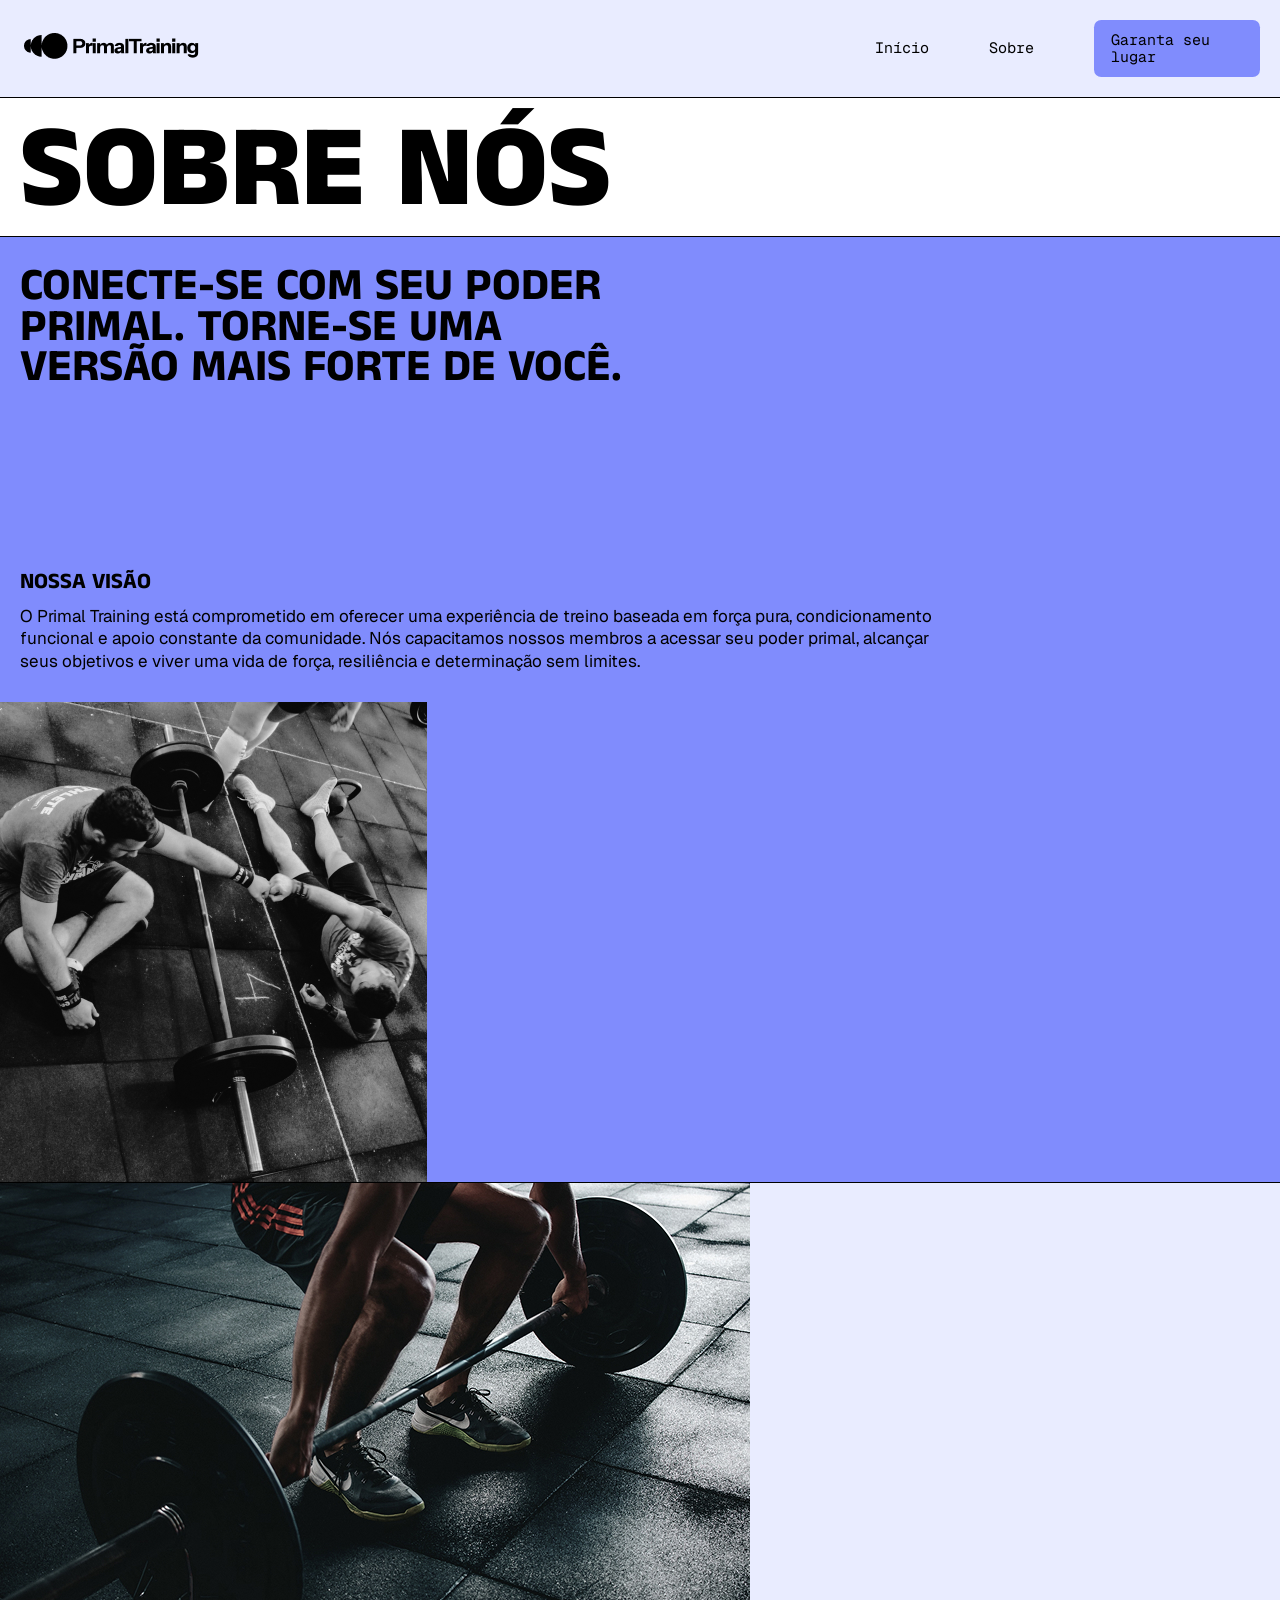
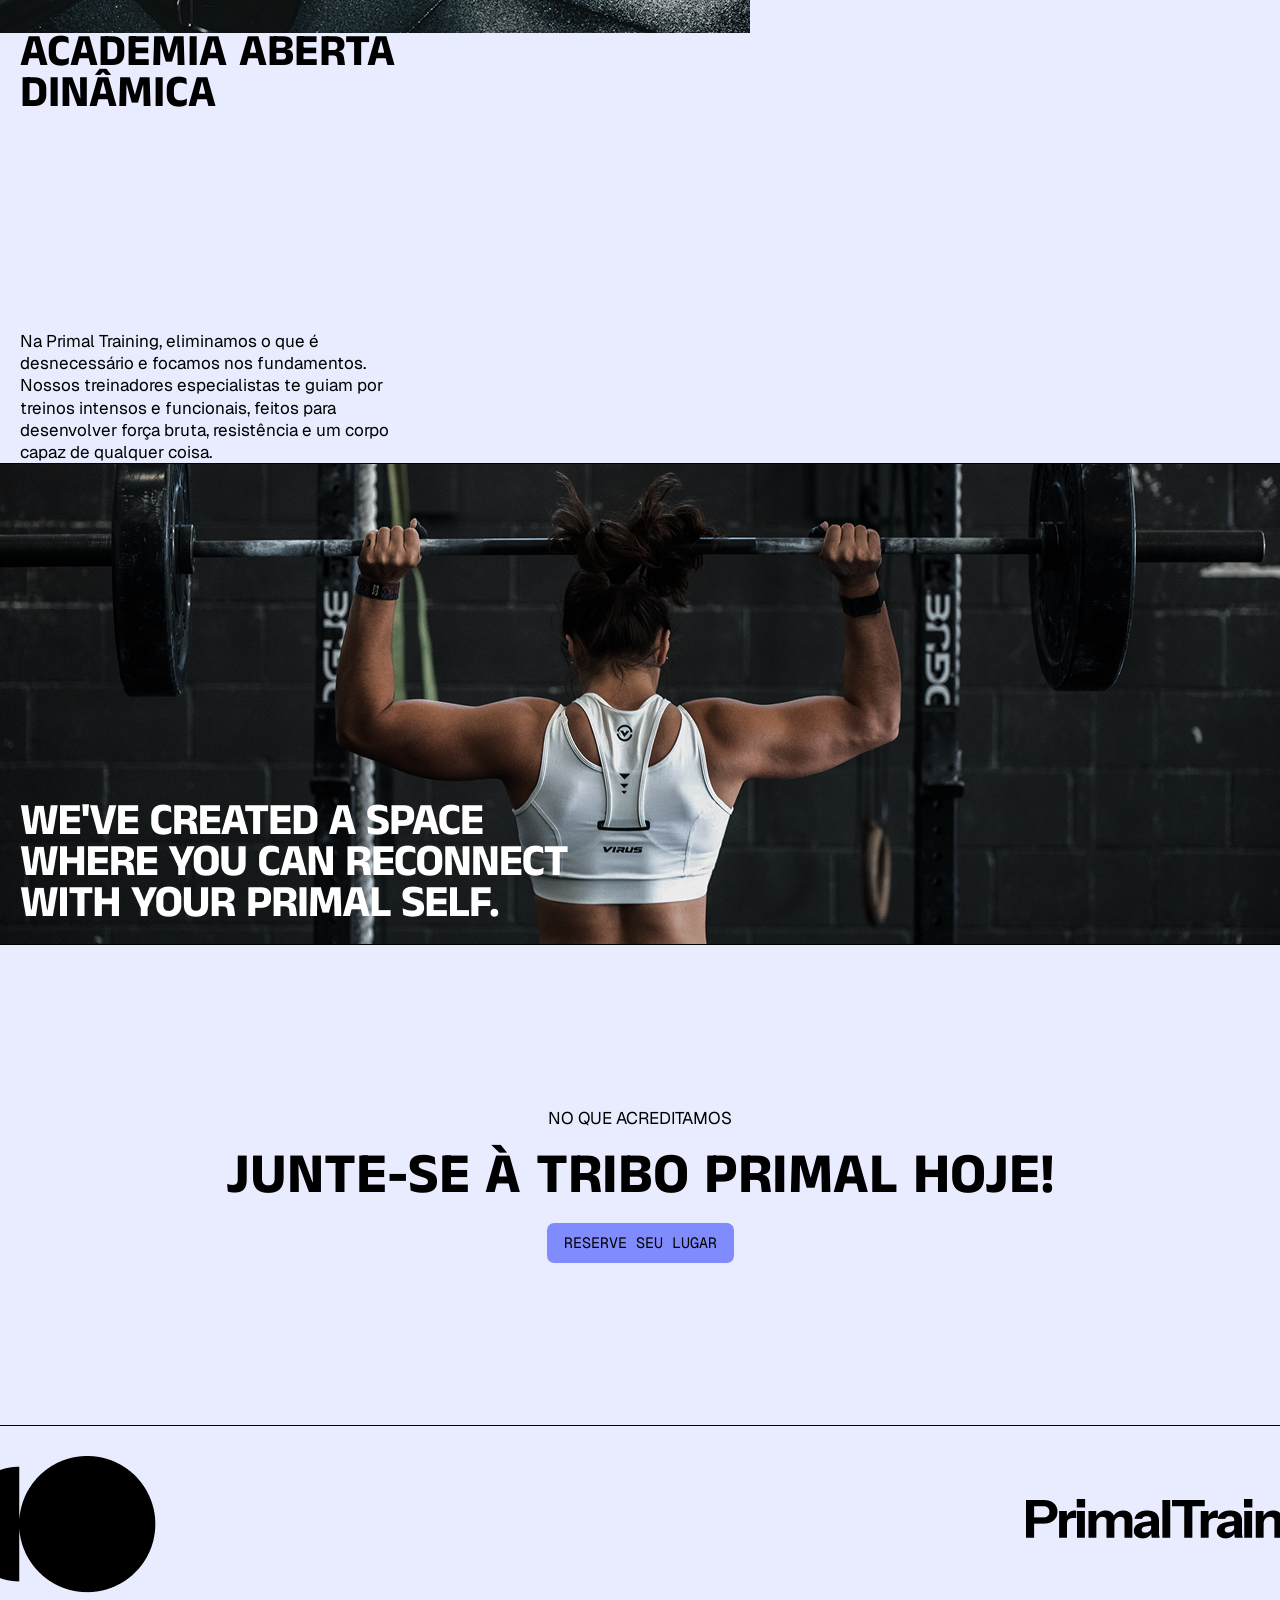
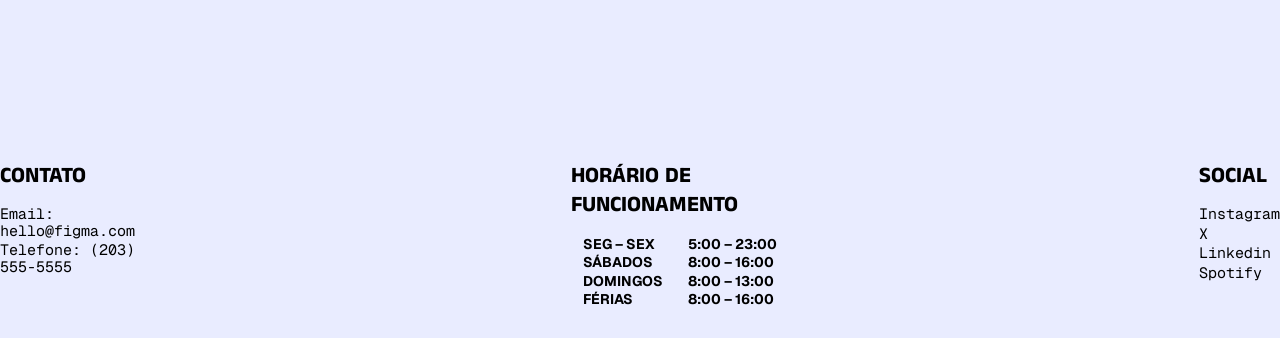
==== about.html @ fc04eb20 "Adiciona página "Sobre" com conteúdo e estrutura HTML; atualiza links no index.html" ====
<!DOCTYPE html>
<html lang="pt-BR">

<head>
    <meta charset="UTF-8">
    <meta name="viewport" content="width=device-width, initial-scale=1.0">

    <link rel="stylesheet" href="./assets/css/style.css">
    <link rel="stylesheet" href="./assets/css/responsive.css">

    <link rel="preconnect" href="https://fonts.googleapis.com">
    <link rel="preconnect" href="https://fonts.gstatic.com" crossorigin>
    <link
        href="https://fonts.googleapis.com/css2?family=Anek+Tamil:wght@100..800&family=Geist+Mono:ital,wght@0,100..900;1,100..900&family=Geist:ital,wght@0,100..900;1,100..900&display=swap"
        rel="stylesheet">

    <title>PrimalTraining - Sobre</title>

    <link rel="shortcut icon" href="./assets/img/vector/logo/Vector.png" type="image/x-icon">
</head>

<body>
    <!-- header -->
    <header>
        <div>
            <img src="./assets/img/vector/logo/Logo.png" alt="logo-header">
        </div>

        <nav>
            <a class="nav-link" href="index.html">Início</a>
            <a class="nav-link" href="about.html">Sobre</a>
            <a class="nav-button" href="#">Garanta seu lugar</a>
        </nav>
    </header>

    <!-- main -->
    <main>
        <!-- beginning-about -->
        <section class="beginning-about">
            <h1>SOBRE NÓS</h1>
        </section>

        <!-- info -->
        <section class="info">
            <div class="info-text">
                <h2>CONECTE-SE COM SEU PODER PRIMAL. TORNE-SE UMA VERSÃO MAIS FORTE DE VOCÊ.</h2>

                <div class="info-text-div2">
                    <h5>NOSSA VISÃO</h5>

                    <p>O Primal Training está comprometido em oferecer uma experiência de treino baseada em força pura,
                        condicionamento funcional e apoio constante da comunidade. Nós capacitamos nossos membros a
                        acessar
                        seu poder primal, alcançar seus objetivos e viver uma vida de força, resiliência e determinação
                        sem
                        limites.</p>
                </div>
            </div>

            <div class="info-img">
                <img src="./assets/img/Image-man.jpg" alt="Image-man">
            </div>
        </section>

        <!-- info-2 -->
        <section class="info-2">
            <div class="indo-2-img">
                <img src="./assets/img/Image-2.jpg" alt="Frame-lags-2">
            </div>

            <div class="info-2-text">
                <h2>ACADEMIA ABERTA DINÂMICA</h2>

                <p>Na Primal Training, eliminamos o que é desnecessário e focamos nos fundamentos. Nossos treinadores
                    especialistas te guiam por treinos intensos e funcionais, feitos para desenvolver força bruta,
                    resistência e um corpo capaz de qualquer coisa.</p>
            </div>
        </section>

        <!-- image -->
        <section class="image">
            <img src="./assets/img/Reconnect section-desktop.png" alt="Reconnect-deskyop">
        </section>

        <!-- about-reserve -->
        <section class="about-reserve">
            <div class="about-reserve-text">
                <p>NO QUE ACREDITAMOS</p>

                <h3>JUNTE-SE À TRIBO PRIMAL HOJE!</h3>

                <a href="#">RESERVE SEU LUGAR</a>
            </div>
        </section>
    </main>

    <!-- footer -->
    <footer>
        <!-- logo -->
        <section class="logo">
            <img src="./assets/img/vector/logo/Vector (1).png" alt="vector-logo">
            <img src="./assets/img/vector/logo/PrimalTraining.png" alt="PrimalTraining">
        </section>

        <!-- contact -->
        <section class="contact">
            <div class="contact-text">
                <h5>CONTATO</h5>

                <div class="address">
                    <a href="#">Email: hello@figma.com</a>
                    <a href="#">Telefone: (203) 555-5555</a>
                </div>
            </div>

            <div class="contact-hours">
                <h5>HORÁRIO DE FUNCIONAMENTO</h5>

                <div class="days-hours">
                    <div class="days">
                        <p>SEG – SEX</p>
                        <p>SÁBADOS</p>
                        <p>DOMINGOS</p>
                        <p>FÉRIAS</p>
                    </div>

                    <div class="hours">
                        <p>5:00 – 23:00</p>
                        <p>8:00 – 16:00</p>
                        <p>8:00 – 13:00</p>
                        <p>8:00 – 16:00</p>
                    </div>
                </div>
            </div>

            <div class="contact-social">
                <h5>SOCIAL</h5>

                <div class="social-link">
                    <a href="#">Instagram</a>
                    <a href="#">X</a>
                    <a href="#">Linkedin</a>
                    <a href="#">Spotify</a>
                </div>
            </div>
        </section>
    </footer>

    <script src="./assets/js/script.js"></script>
</body>

</html>
---- assets/css/style.css ----
/* style global */
:root {
    /* color */
    --txt-color-black: #000000;
    --txt-color-blue: #808CFD;
    --txt-color-white: #FFFFFF;

    /* background-color */
    --background-color-black: #000000;
    --background-color-blue: #808CFD;
    --background-color-light-grey: #E9ECFF;
    --background-color-white: #FFFFFF;

    /* typography */
    --primary-font: "Anek Tamil", sans-serif;
    --secondary-font: "Geist", sans-serif;
    --tertiary-font: "Geist Mono", monospace;

    --h1-font-size: 116px;
    --h1-font-weight: 800;
    --h1-font-family: var(--primary-font);
    --h1-line-height: 110%;
    --h1-letter-spacing: -5%;

    --h2-font-size: 45px;
    --h2-font-weight: 700;
    --h2-font-family: var(--primary-font);
    --h2-line-height: 91%;
    --h2-letter-spacing: -3%;

    --h3-font-size: 57px;
    --h3-font-weight: 700;
    --h3-font-family: var(--primary-font);
    --h3-line-height: 100%;
    --h3-letter-spacing: -5%;

    --h4-font-size: 25px;
    --h4-font-weight: 700;
    --h4-font-family: var(--primary-font);
    --h4-line-height: 91%;
    --h4-letter-spacing: -3%;

    --h5-font-size: 22px;
    --h5-font-weight: 700;
    --h5-font-family: var(--primary-font);
    --h5-line-height: 131%;
    --h5-letter-spacing: -3%;

    --p1-font-size: 19px;
    --p1-font-weight: 400;
    --p1-font-family: var(--secondary-font);
    --p1-line-height: 131%;
    --p1-letter-spacing: -3%;

    --p2-font-size: 17px;
    --p2-font-weight: 400;
    --p2-font-family: var(--secondary-font);
    --p2-line-height: 131%;
    --p2-letter-spacing: 1%;

    --p3-font-size: 14px;
    --p3-font-weight: 700;
    --p3-font-family: var(--secondary-font);
    --p3-line-height: 131%;
    --p3-letter-spacing: 1%;

    --a-btn-font-size: 15px;
    --a-btn-font-weight: 400;
    --a-btn-font-family: var(--tertiary-font);
    --a-btn-line-height: 110%;
    --a-btn-letter-spacing: -1%;
}

/* typography global */
h1 {
    font-size: var(--h1-font-size);
    font-weight: var(--h1-font-weight);
    font-family: var(--h1-font-family);
    line-height: var(--h1-line-height);
    letter-spacing: var(--h1-letter-spacing);
}

h2 {
    font-size: var(--h2-font-size);
    font-weight: var(--h2-font-weight);
    font-family: var(--h2-font-family);
    line-height: var(--h2-line-height);
    letter-spacing: var(--h2-letter-spacing);
}

h3 {
    font-size: var(--h3-font-size);
    font-weight: var(--h3-font-weight);
    font-family: var(--h3-font-family);
    line-height: var(--h3-line-height);
    letter-spacing: var(--h3-letter-spacing);
}

h4 {
    font-size: var(--h4-font-size);
    font-weight: var(--h4-font-weight);
    font-family: var(--h4-font-family);
    line-height: var(--h4-line-height);
    letter-spacing: var(--h4-letter-spacing);
}

h5 {
    font-size: var(--h5-font-size);
    font-weight: var(--h5-font-weight);
    font-family: var(--h5-font-family);
    line-height: var(--h5-line-height);
    letter-spacing: var(--h5-letter-spacing);
}

a {
    text-decoration: none;
}

button {
    border: 2px solid transparent;

    cursor: pointer;
}

a,
button {
    font-size: var(--a-btn-font-size);
    font-weight: var(--a-btn-font-weight);
    font-family: var(--a-btn-font-family);
    line-height: var(--a-btn-line-height);
    letter-spacing: var(--a-btn-letter-spacing);
}

/* reset global */
* {
    margin: 0;
    padding: 0;
    box-sizing: border-box;
}

/*================================================================================ */

/* index.html */

/* start */
body {
    display: flex;
    flex-direction: column;
    align-items: center;

    width: 100%;
    min-height: 100vh;

    background-color: var(--background-color-light-grey);
}

/* header */
header {
    display: flex;
    align-items: center;
    justify-content: center;

    gap: 674px;
    padding: 20px 20px;

    width: 100%;
    max-width: 1440px;

    border-bottom: 1px solid var(--background-color-black);

    background-color: var(--background-color-light-grey);
}

nav {
    display: flex;
    align-items: center;
    justify-content: center;

    gap: 60px;
}

nav a {
    color: var(--txt-color-black);
}

.nav-link {
    transition: 0.5s ease-in-out;
}

.nav-link:hover {
    border-bottom: 2px solid var(--background-color-blue);

    transform: scale(1.1);
}

.nav-button {
    padding: 12px 17px;

    border-radius: 7.25px;

    transition: 0.5s ease;

    background-color: var(--background-color-blue);
}

.nav-button:hover {
    color: var(--txt-color-white);
    background-color: var(--background-color-black);
}

/* main */
main {
    display: flex;
    flex-direction: column;
    align-items: center;
    justify-content: center;

    width: 100%;
    max-width: 1440px;
}

/* beginning */
.beginning {
    display: flex;
    align-items: center;
    justify-content: center;

    width: 100%;

    border-bottom: 1px solid var(--background-color-black);

    background-color: var(--background-color-white);
}

h1 span {
    color: var(--txt-color-blue);
}

/* about */
.about {
    display: flex;
    flex-wrap: wrap;

    width: 100%;

    border-bottom: 1px solid var(--background-color-black);

    background-color: var(--background-color-light-grey);
}

.about-img {
    width: 1011px;
    height: 480px;
}

.about-img img {
    width: 100%;
    height: 100%;

    object-fit: cover;
}

.about-text {
    display: flex;
    flex-direction: column;

    gap: 163px;
    padding: 20px;
}

.about-text h2 {
    width: 386px;
    max-width: 100%;
}

.about-text-p {
    display: flex;
    flex-direction: column;

    gap: 20px;
}

.about-text-p p {
    font-size: var(--p1-font-size);
    font-weight: var(--p1-font-weight);
    font-family: var(--p1-font-family);
    line-height: var(--p1-line-height);
    letter-spacing: var(--p1-letter-spacing);

    width: 375px;
    max-width: 100%;
}

.about-text-p a {
    padding-top: 12px;

    width: 80px;

    transition: 0.5s ease-in-out;

    color: var(--txt-color-black);
}

.about-text-p a:hover {
    border-bottom: 2px solid var(--background-color-blue);

    transform: scale(1.1);
}

/* experience */
.experience {
    display: flex;
    flex-wrap: wrap;

    width: 100%;

    border-bottom: 1px solid var(--background-color-black);

    background-color: var(--background-color-light-grey);
}

.experience-div {
    display: flex;
    flex-direction: column;

    gap: 242px;
    padding: 20px 20px;

    width: 506px;

    border-right: 1px solid var(--background-color-black);
}

.experience-div h2 {
    width: 388px;
    max-width: 100%;
}

.experience-div p {
    width: 375px;
    max-width: 100%;
}

.experience-img {
    width: 100%;
    max-width: 427px;

    background-color: var(--background-color-black);
}

.experience-img img {
    width: 100%;
    height: 100%;

    object-fit: cover;
}

/* comunity */
.comunity {
    display: flex;
    align-items: center;
    justify-content: center;

    padding-top: 10px;

    width: 100%;

    border-bottom: 1px solid var(--background-color-black);

    background-color: var(--background-color-white);
}

/* class */
.class {
    display: flex;
    flex-wrap: wrap;

    width: 100%;

    border-bottom: 1px solid var(--background-color-black);

    background-color: var(--background-color-light-grey);
}

.class-class {
    display: flex;
    flex-direction: column;
    flex-wrap: wrap;

    width: 426px;

    border-right: 1px solid var(--background-color-black);
}

.class-title {
    padding: 34.5px 0 34.5px 20px;
}

.class-title h2 {
    width: 350px;
}

.class-about {
    display: flex;
    flex-direction: column;

    gap: 6px;
    padding: 20px 0 20px 20px;
}

.class-about p {
    font-size: var(--p2-font-size);
    font-weight: var(--p2-font-weight);
    font-family: var(--p2-font-family);
    line-height: var(--p2-line-height);
    letter-spacing: var(--p2-letter-spacing);

    width: 386px;
}

.class-class a {
    padding: 48px 0 0 37px;

    transition: 0.5s ease;

    color: var(--txt-color-black);
}

.class-class a:hover {
    color: var(--txt-color-blue);
}

.class-img {
    width: 1013px;
}

.class-img img {
    width: 100%;
    height: 100%;

    object-fit: cover;
}

.class-title,
.class-about {
    border-bottom: 1px solid var(--background-color-black);
}

/* reserve */
.reserve {
    display: flex;
    align-items: center;
    justify-content: center;
    flex-wrap: wrap;

    width: 100%;

    border-bottom: 1px solid var(--background-color-black);

    background-color: var(--background-color-blue);
}

.reserve-text {
    display: flex;
    flex-direction: column;
    align-items: center;
    justify-content: center;

    gap: 18px;
    margin: 162px 0;
}

.reserve-text p {
    font-size: var(--p2-font-size);
    font-weight: var(--p2-font-weight);
    font-family: var(--p2-font-family);
    line-height: var(--p2-line-height);
    letter-spacing: var(--p2-letter-spacing);
}

.reserve-text a {
    padding: 12px 17px;

    border-radius: 7.25px;

    transition: 0.5s ease;

    color: var(--txt-color-black);
    background-color: var(--background-color-white);
}

.reserve-text a:hover {
    color: var(--txt-color-white);
    background-color: var(--background-color-black);
}

/* footer */
footer {
    display: flex;
    flex-direction: column;
    align-items: center;
    justify-content: center;

    gap: 169px;
    padding: 30px 0;

    width: 100%;
    max-width: 1440p
}

.logo {
    display: flex;
    align-items: center;

    gap: 870px;
}

.contact {
    display: flex;

    gap: 410px;
}

.contact-text,
.contact-hours,
.contact-social {
    display: flex;
    flex-direction: column;

    gap: 15px;
}

.contact-hours {
    align-items: center;
}

.address {
    display: flex;
    flex-direction: column;

    gap: 3px;
}

.address a {
    color: var(--txt-color-black);
}

.address,
.days,
.hours p {
    font-size: var(--p3-font-size);
    font-weight: var(--p3-font-weight);
    font-family: var(--p3-font-family);
    line-height: var(--p3-line-height);
    letter-spacing: var(--p3-letter-spacing);
}

.days-hours {
    display: flex;

    gap: 25px;
}

.social-link {
    display: flex;
    flex-direction: column;

    gap: 3px;
}

.social-link a {
    color: var(--txt-color-black);
}

/*================================================================================ */

/* about.html */

/* beginning-about */
.beginning-about {
    display: flex;

    padding: 10px 0 0 20px;

    width: 100%;

    border-bottom: 1px solid var(--background-color-black);

    background-color: var(--background-color-white);
}

/* info */
.info {
    display: flex;
    justify-content: space-between;
    flex-wrap: wrap;

    width: 100%;

    border-bottom: 1px solid var(--background-color-black);

    background-color: var(--background-color-blue);
}

.info-text {
    display: flex;
    flex-direction: column;

    gap: 179px;
    padding: 30px 20px;
}

.info-text h2 {
    width: 622px;
}

.info-text p {
    font-size: var(--p2-font-size);
    font-weight: var(--p2-font-weight);
    font-family: var(--p2-font-family);
    line-height: var(--p2-line-height);
    letter-spacing: var(--p2-letter-spacing);

    width: 914px;
}

.info-text-div2 {
    display: flex;
    flex-direction: column;

    gap: 8px;
}

.info-img {
    width: 427px;
    height: 480px;
}

.info-img img {
    width: 100%;
    height: 100%;

    object-fit: cover;
}

/* info-2 */
.info-2 {
    display: flex;
    align-items: center;
    justify-content: space-between;
    flex-wrap: wrap;

    width: 100%;

    border-bottom: 1px solid var(--background-color-black);
}

.indo-2-img {
    width: 750px;
    height: 450px;
}

.info-2-img img {
    width: 100%;
    height: 100%;

    object-fit: cover;
}

.info-2-text {
    display: flex;
    flex-direction: column;

    gap: 215px;
    padding: 0 135px 0 20px;
}

.info-2-text h2 {
    width: 387px;
}

.info-2-text p {
    font-size: var(--p2-font-size);
    font-weight: var(--p2-font-weight);
    font-family: var(--p2-font-family);
    line-height: var(--p2-line-height);
    letter-spacing: var(--p2-letter-spacing);

    width: 387px;
}

/* image */
.image {
    display: flex;
    align-items: center;
    justify-content: center;

    width: 100%;

    border-bottom: 1px solid var(--background-color-black);
}

.image img {
    width: 100%;

    object-fit: cover;
}

/* about-reserve */
.about-reserve {
    display: flex;
    align-items: center;
    justify-content: center;
    flex-wrap: wrap;

    width: 100%;

    border-bottom: 1px solid var(--background-color-black);
}

.about-reserve-text {
    display: flex;
    flex-direction: column;
    align-items: center;
    justify-content: center;

    gap: 18px;
    margin: 162px 0;
}

.about-reserve-text p {
    font-size: var(--p2-font-size);
    font-weight: var(--p2-font-weight);
    font-family: var(--p2-font-family);
    line-height: var(--p2-line-height);
    letter-spacing: var(--p2-letter-spacing);
}

.about-reserve-text a {
    padding: 12px 17px;

    border-radius: 7.25px;

    transition: 0.5s ease;

    color: var(--txt-color-black);
    background-color: var(--background-color-blue);
}

.about-reserve-text a:hover {
    color: var(--txt-color-white);
    background-color: var(--background-color-black);
}
---- assets/css/responsive.css ----
/* ================================================
 RESPONSIVE (desktop-first)
   ================================================ */

/* index.html */

/* ---------- ate 1280px ---------- */
@media screen and (max-width:1280px) {}

/* ---------- ate 1024px (tablet) ---------- */
@media screen and (max-width:1024px) {}

/* ---------- ate 768px (tablet pequeno) ---------- */
@media screen and (max-width:768px) {}

/* ---------- ate 480px (celular) ---------- */
@media screen and (max-width:480px) {}

/*================================================================================= */

/* about.html */

/* ---------- ate 1280px ---------- */
@media screen and (max-width:1280px) {}

/* ---------- ate 1024px (tablet) ---------- */
@media screen and (max-width:1024px) {}

/* ---------- ate 768px (tablet pequeno) ---------- */
@media screen and (max-width:768px) {}

/* ---------- ate 480px (celular) ---------- */
@media screen and (max-width:480px) {}
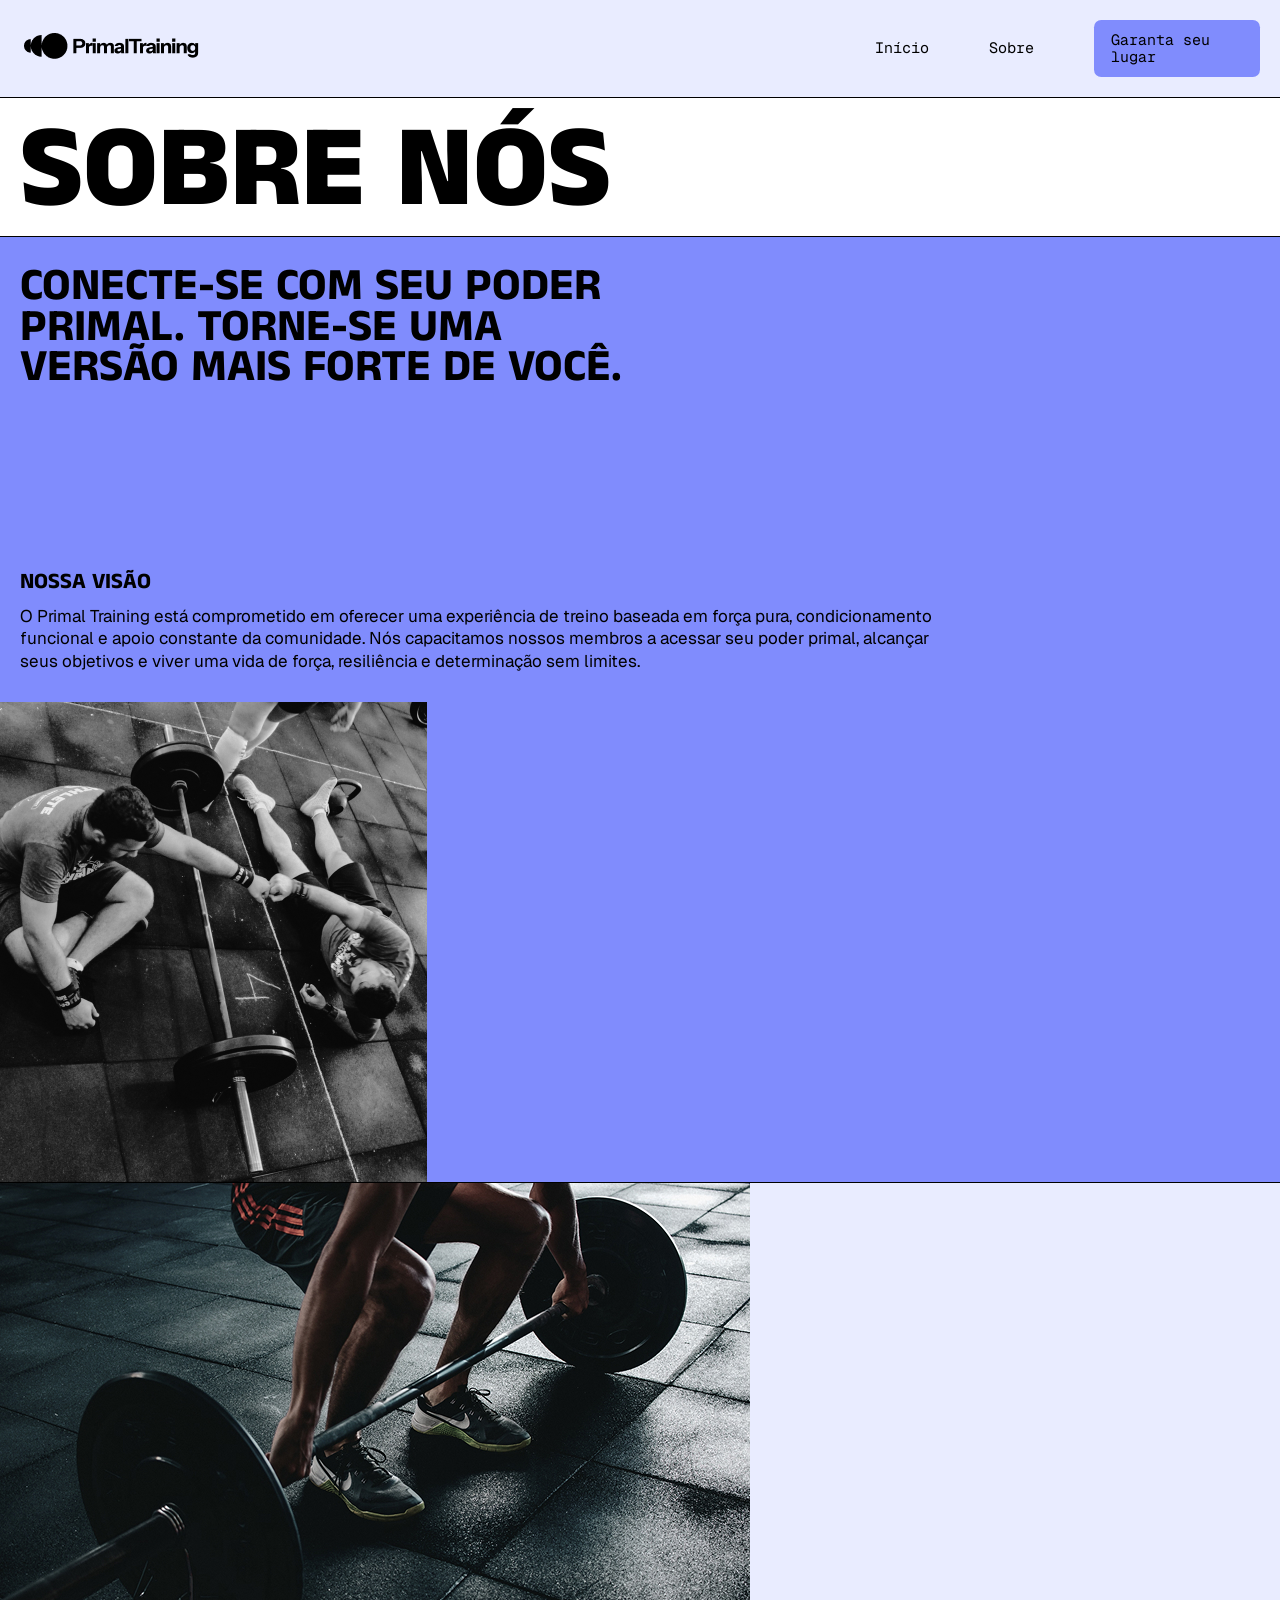
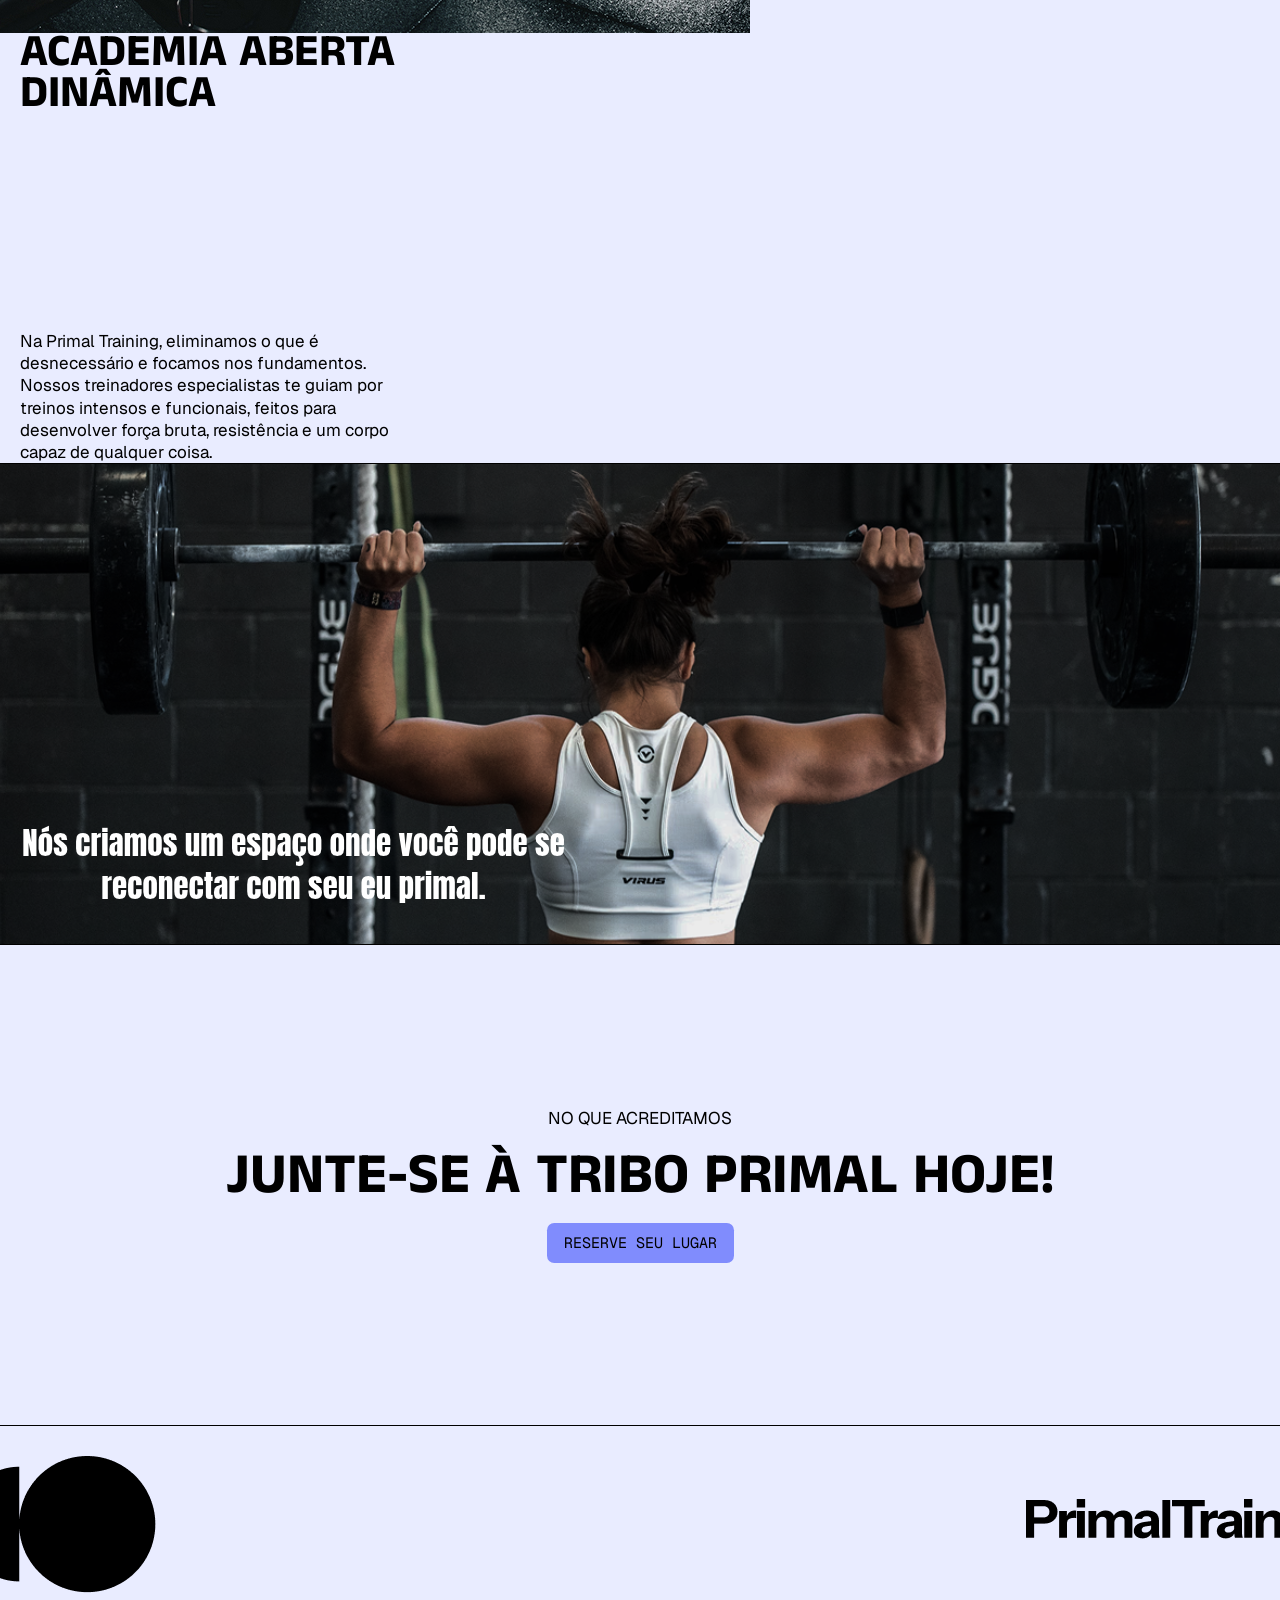
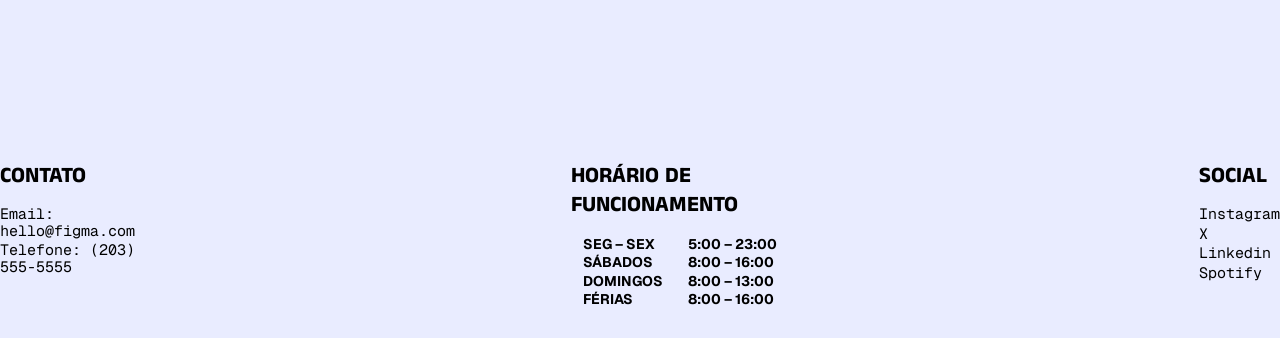
==== commit 388e04c1: "Refactor code structure for improved readability and maintainability" ====
--- a/about.html
+++ b/about.html
@@ -14,7 +14,7 @@
         href="https://fonts.googleapis.com/css2?family=Anek+Tamil:wght@100..800&family=Geist+Mono:ital,wght@0,100..900;1,100..900&family=Geist:ital,wght@0,100..900;1,100..900&display=swap"
         rel="stylesheet">
 
-    <title>PrimalTraining - Sobre</title>
+    <title>PrimalTraining - Sobre nós</title>
 
     <link rel="shortcut icon" href="./assets/img/vector/logo/Vector.png" type="image/x-icon">
 </head>
@@ -29,7 +29,7 @@
         <nav>
             <a class="nav-link" href="index.html">Início</a>
             <a class="nav-link" href="about.html">Sobre</a>
-            <a class="nav-button" href="#">Garanta seu lugar</a>
+            <a class="nav-button" href="reserve.html">Garanta seu lugar</a>
         </nav>
     </header>
 
@@ -79,7 +79,7 @@
 
         <!-- image -->
         <section class="image">
-            <img src="./assets/img/Reconnect section-desktop.png" alt="Reconnect-deskyop">
+            <img src="./assets/img/Inserir um título.png" alt="Reconnect-deskyop">
         </section>
 
         <!-- about-reserve -->
@@ -89,7 +89,7 @@
 
                 <h3>JUNTE-SE À TRIBO PRIMAL HOJE!</h3>
 
-                <a href="#">RESERVE SEU LUGAR</a>
+                <a href="reserve.html">RESERVE SEU LUGAR</a>
             </div>
         </section>
     </main>
@@ -137,10 +137,10 @@
                 <h5>SOCIAL</h5>
 
                 <div class="social-link">
-                    <a href="#">Instagram</a>
-                    <a href="#">X</a>
-                    <a href="#">Linkedin</a>
-                    <a href="#">Spotify</a>
+                    <a href="https://www.instagram.com/">Instagram</a>
+                    <a href="https://x.com/">X</a>
+                    <a href="https://br.linkedin.com/">Linkedin</a>
+                    <a href="https://open.spotify.com/intl-pt/">Spotify</a>
                 </div>
             </div>
         </section>
--- a/assets/css/style.css
+++ b/assets/css/style.css
@@ -750,4 +750,267 @@
 .about-reserve-text a:hover {
     color: var(--txt-color-white);
     background-color: var(--background-color-black);
+}
+
+/*================================================================================ */
+
+/* reserve.html */
+
+/* beginning-reserve */
+.beginning-reserve {
+    display: flex;
+
+    padding: 10px 0 0 20px;
+
+    width: 100%;
+
+    border-bottom: 1px solid var(--background-color-black);
+
+    background-color: var(--background-color-white);
+}
+
+/* sessions */
+.sessions {
+    display: flex;
+    align-items: center;
+    justify-content: center;
+    flex-wrap: wrap;
+
+    width: 100%;
+
+    border-bottom: 1px solid var(--background-color-black);
+}
+
+.sessions-div,
+.sessions-div-2,
+.sessions-div-3 {
+    display: flex;
+    flex-direction: column;
+
+    gap: 37px;
+    padding: 30px 30px;
+
+    border-right: 1px solid var(--background-color-black);
+}
+
+.sessions-div {
+    border-left: 1px solid var(--background-color-black);
+}
+
+.sessions-div-2 {
+    gap: 12px;
+}
+
+.sessions-div-3 {
+    gap: 27px;
+}
+
+.sessions-div-text,
+.sessions-div-text-2,
+.sessions-div-text-3 {
+    display: flex;
+    flex-direction: column;
+
+    gap: 80px;
+
+    width: 366px;
+}
+
+.sessions-text-text {
+    display: flex;
+    flex-direction: column;
+
+    gap: 25px;
+}
+
+.sessions-text-text p {
+    font-size: var(--p1-font-size);
+    font-weight: var(--p1-font-weight);
+    font-family: var(--p1-font-family);
+    line-height: var(--p1-line-height);
+    letter-spacing: var(--p1-letter-spacing);
+
+    padding-bottom: 8px;
+
+    border-bottom: 1px solid var(--background-color-black);
+}
+
+.sessions-p {
+    border-bottom: none !important;
+}
+
+.sessions-div button,
+.sessions-div-2 button,
+.sessions-div-3 button {
+    padding: 12px 0;
+
+    border-radius: 7.25px;
+
+    transition: color 0.5s ease-in-out;
+
+    color: transparent;
+    background-color: var(--background-color-blue);
+}
+
+.sessions-div button:hover,
+.sessions-div-2 button:hover,
+.sessions-div-3 button:hover {
+    color: var(--txt-color-white);
+    background-color: var(--background-color-black);
+}
+
+/* reserve-reserve */
+.reserve-reserve {
+    display: flex;
+    align-items: center;
+    justify-content: center;
+    flex-wrap: wrap;
+
+    width: 100%;
+
+    border-bottom: 1px solid var(--background-color-black);
+
+    background-color: var(--background-color-blue);
+}
+
+.reserve-reserve-text {
+    display: flex;
+    flex-direction: column;
+    align-items: center;
+    justify-content: center;
+
+    gap: 18px;
+    margin: 162px 0;
+}
+
+.reserve-reserve-text p {
+    text-align: center;
+
+    font-size: var(--p2-font-size);
+    font-weight: var(--p2-font-weight);
+    font-family: var(--p2-font-family);
+    line-height: var(--p2-line-height);
+    letter-spacing: var(--p2-letter-spacing);
+
+    width: 780px;
+}
+
+.reserve-reserve-text button {
+    padding: 12px 17px;
+
+    border-radius: 7.25px;
+
+    transition: 0.5s ease;
+
+    color: var(--txt-color-black);
+    background-color: var(--background-color-white);
+}
+
+.reserve-reserve-text button:hover {
+    color: var(--txt-color-white);
+    background-color: var(--background-color-black);
+}
+
+/* form */
+.form-help {
+    position: fixed;
+
+    z-index: 4;
+
+    top: 40%;
+    left: -350px;
+
+    transform: none;
+
+    background-color: var(--background-color-light-grey);
+
+    display: flex;
+    flex-direction: column;
+
+    gap: 20px;
+    padding: 20px;
+
+    border-radius: 5px;
+
+    width: min(350px, calc(100vw - 32px));
+    max-height: 58vh;
+
+    overflow-y: auto;
+
+    transition: 0.5s left ease-in-out;
+}
+
+.form-help input,
+.form-preços {
+    width: 100%;
+    height: 44px;
+
+    padding-left: 10px;
+
+    font-size: 16px;
+
+    appearance: none;
+
+    border-radius: 5px;
+    border: 1px solid var(--txt-color-blue);
+
+    outline-color: var(--background-color-blue);
+}
+
+.form-help textarea {
+    width: 100%;
+    height: 100px;
+
+    padding: 10px 0 0 10px;
+
+    font-size: 16px;
+
+    resize: vertical;
+
+    border-radius: 5px;
+    border: 1px solid var(--background-color-blue);
+
+    outline-color: var(--background-color-blue);
+}
+
+.form-help .form-reserve-button {
+    width: 100%;
+    margin-top: 0;
+}
+
+.form-reserve-button {
+    padding: 12px 17px;
+
+    border-radius: 7.25px;
+
+    transition: 0.5s ease;
+
+    color: var(--txt-color-black);
+    background-color: var(--background-color-blue);
+}
+
+.form-reserve-button:hover {
+    color: var(--txt-color-white);
+    background-color: var(--background-color-black);
+}
+
+/* mask */
+.form-mask {
+    width: 100%;
+    height: 100%;
+
+    position: fixed;
+
+    top: 0;
+    left: 0;
+
+    background: linear-gradient(109deg, rgba(10, 12, 16, 0.99) 15%, rgba(10, 12, 16, 0.7) 50%, rgba(10, 12, 16, 0.99) 85%);
+
+    z-index: 3;
+
+    visibility: hidden;
+
+    cursor: pointer;
+
+    transition: 0.5s visibility ease-in-out;
 }
--- a/assets/css/responsive.css
+++ b/assets/css/responsive.css
@@ -30,4 +30,20 @@
 @media screen and (max-width:768px) {}
 
 /* ---------- ate 480px (celular) ---------- */
+@media screen and (max-width:480px) {}
+
+/*================================================================================ */
+
+/* reserve.html */
+
+/* ---------- ate 1280px ---------- */
+@media screen and (max-width:1280px) {}
+
+/* ---------- ate 1024px (tablet) ---------- */
+@media screen and (max-width:1024px) {}
+
+/* ---------- ate 768px (tablet pequeno) ---------- */
+@media screen and (max-width:768px) {}
+
+/* ---------- ate 480px (celular) ---------- */
 @media screen and (max-width:480px) {}
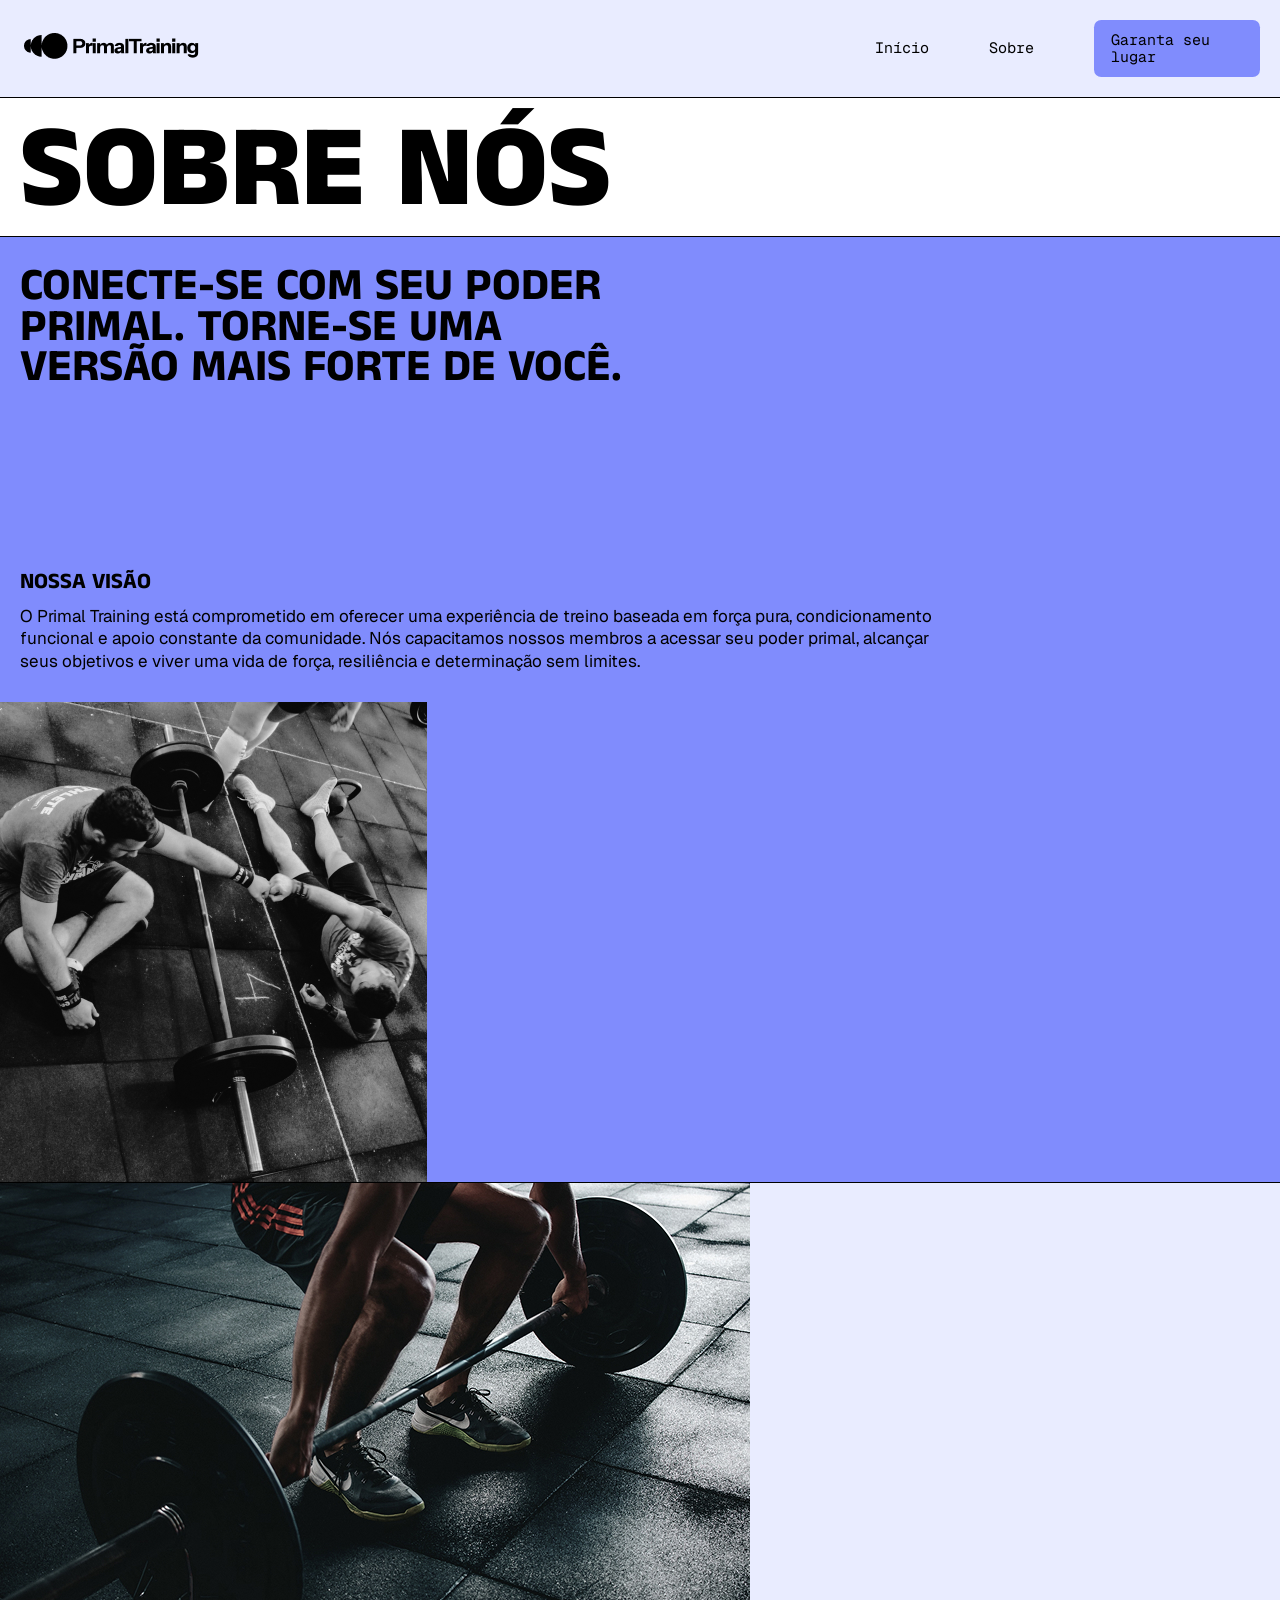
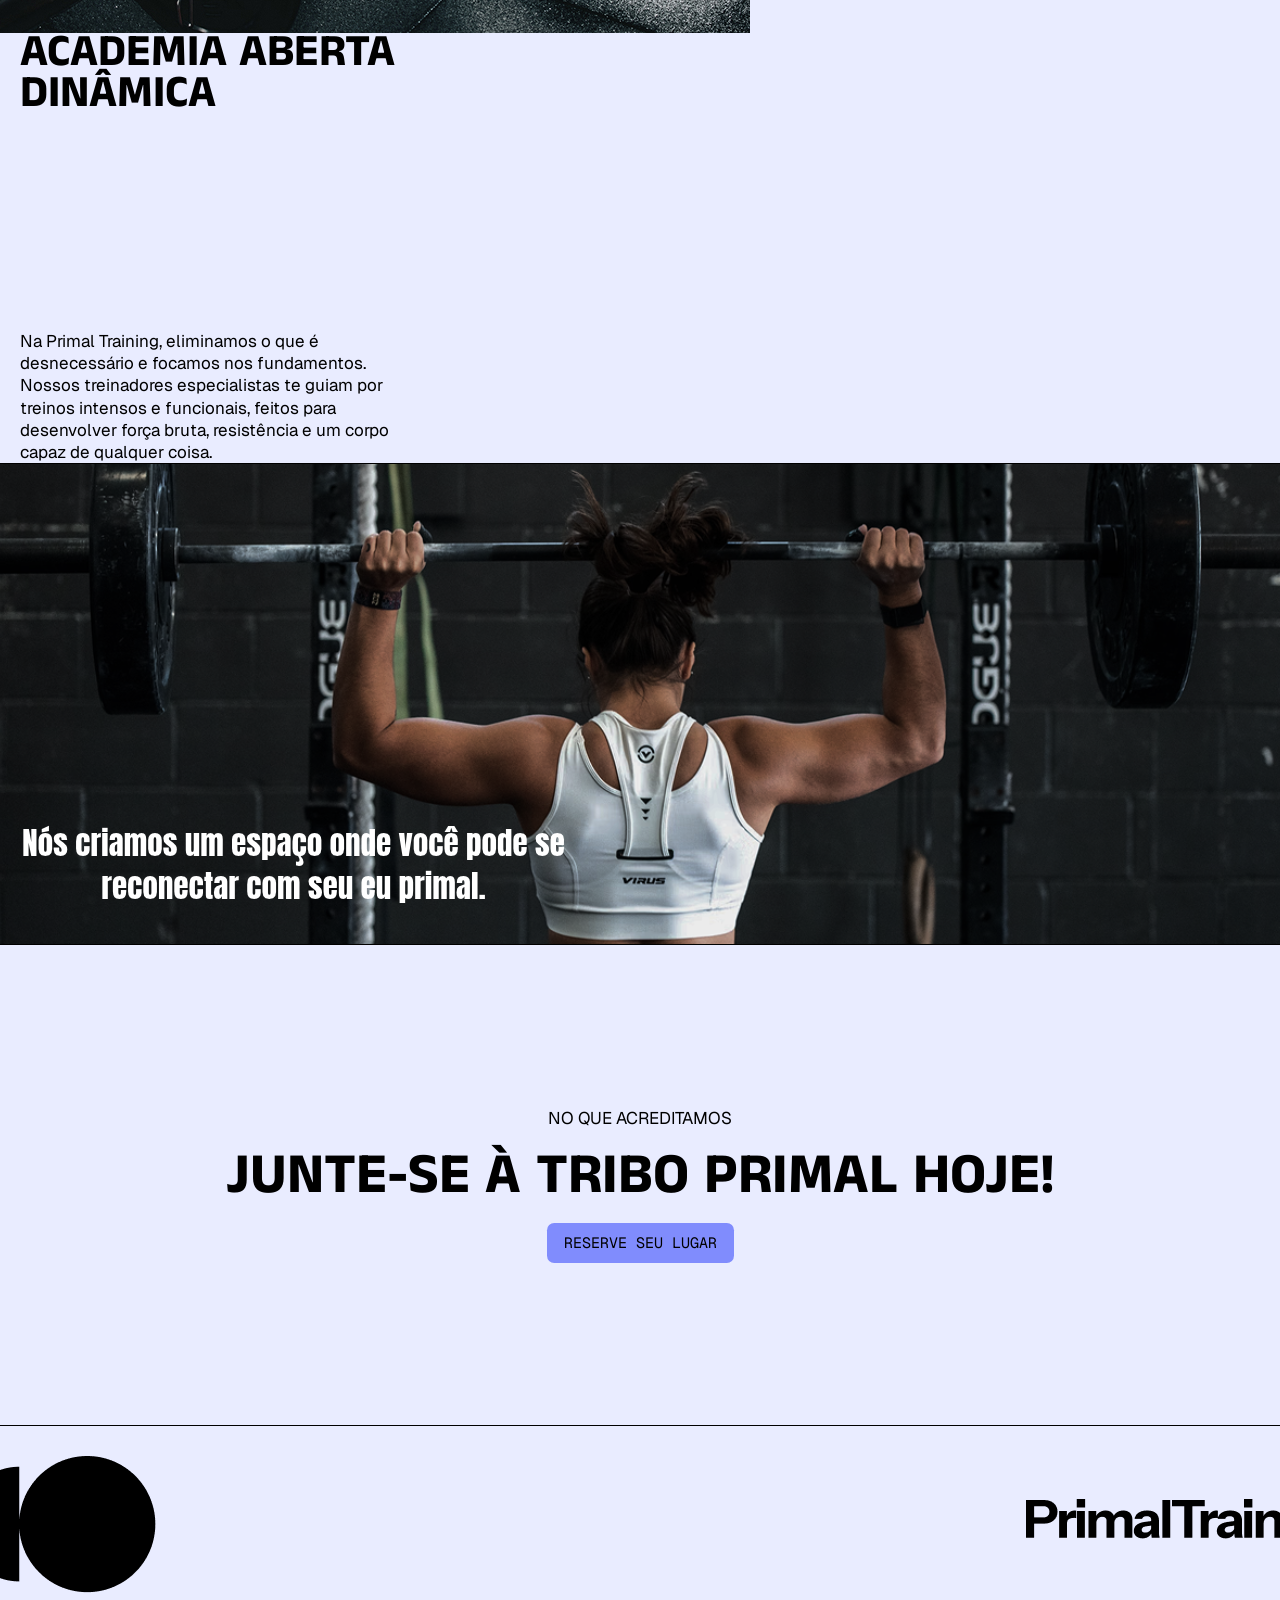
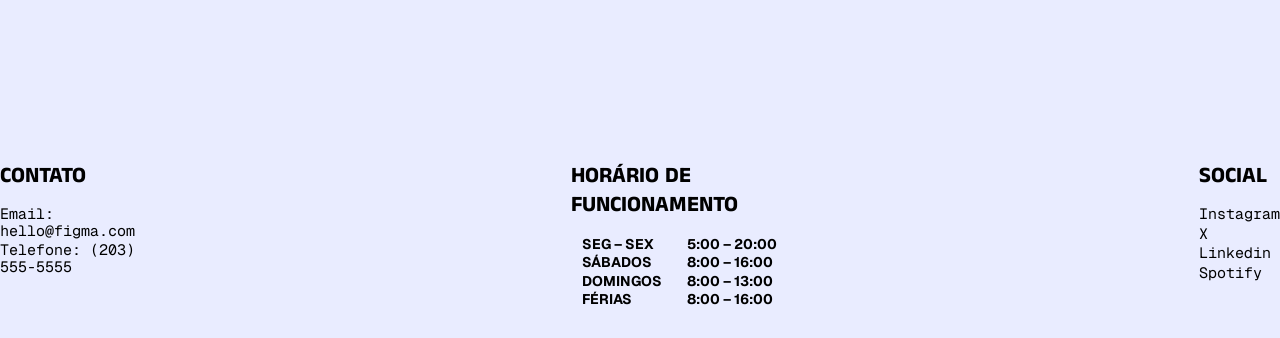
==== commit cf32f9eb: "Atualiza horários de funcionamento e links sociais; melhora a estrutura do formulário de reserva" ====
--- a/about.html
+++ b/about.html
@@ -125,7 +125,7 @@
                     </div>
 
                     <div class="hours">
-                        <p>5:00 – 23:00</p>
+                        <p>5:00 – 20:00</p>
                         <p>8:00 – 16:00</p>
                         <p>8:00 – 13:00</p>
                         <p>8:00 – 16:00</p>
@@ -137,10 +137,10 @@
                 <h5>SOCIAL</h5>
 
                 <div class="social-link">
-                    <a href="https://www.instagram.com/">Instagram</a>
-                    <a href="https://x.com/">X</a>
-                    <a href="https://br.linkedin.com/">Linkedin</a>
-                    <a href="https://open.spotify.com/intl-pt/">Spotify</a>
+                    <a href="https://www.instagram.com/" target="_blank">Instagram</a>
+                    <a href="https://x.com/" target="_blank">X</a>
+                    <a href="https://br.linkedin.com/" target="_blank">Linkedin</a>
+                    <a href="https://open.spotify.com/intl-pt/" target="_blank">Spotify</a>
                 </div>
             </div>
         </section>
--- a/assets/css/style.css
+++ b/assets/css/style.css
@@ -917,7 +917,7 @@
 
     z-index: 4;
 
-    top: 40%;
+    top: 20%;
     left: -350px;
 
     transform: none;
@@ -941,7 +941,7 @@
 }
 
 .form-help input,
-.form-preços {
+.form-select {
     width: 100%;
     height: 44px;
 
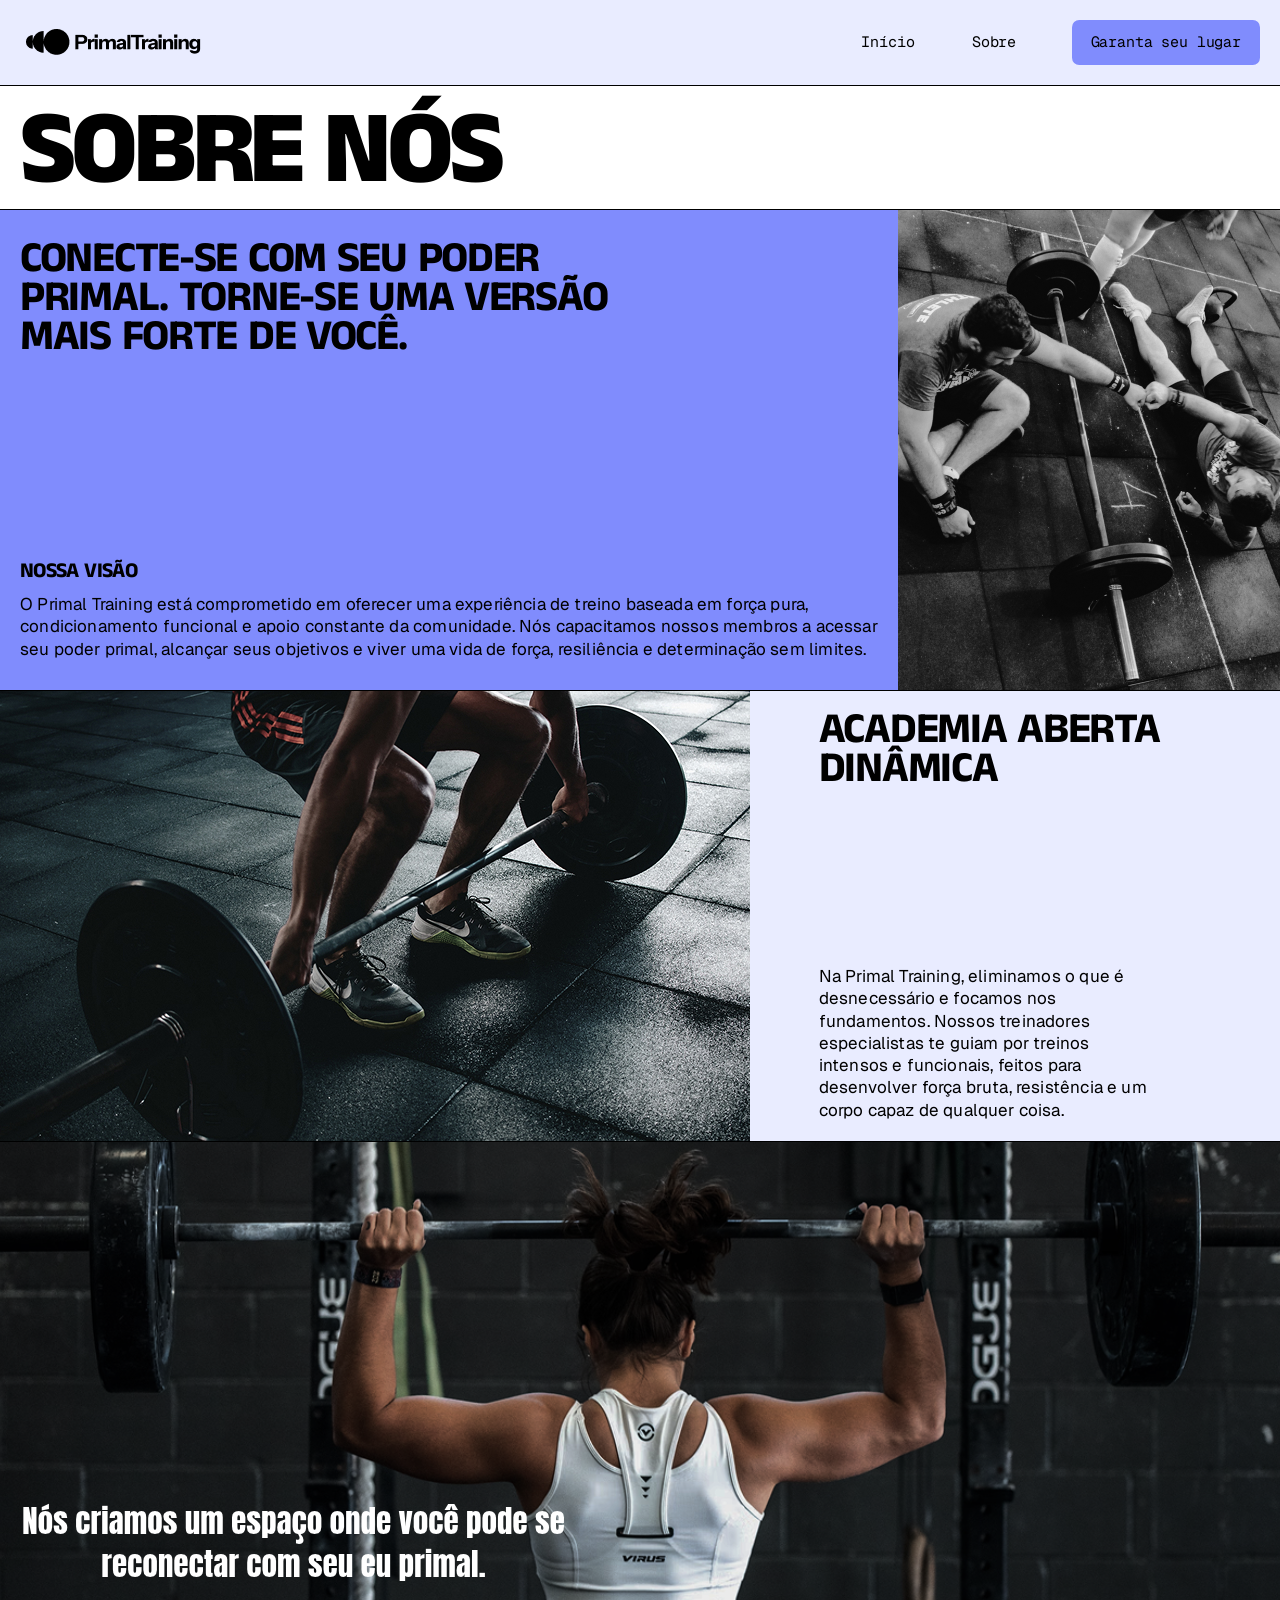
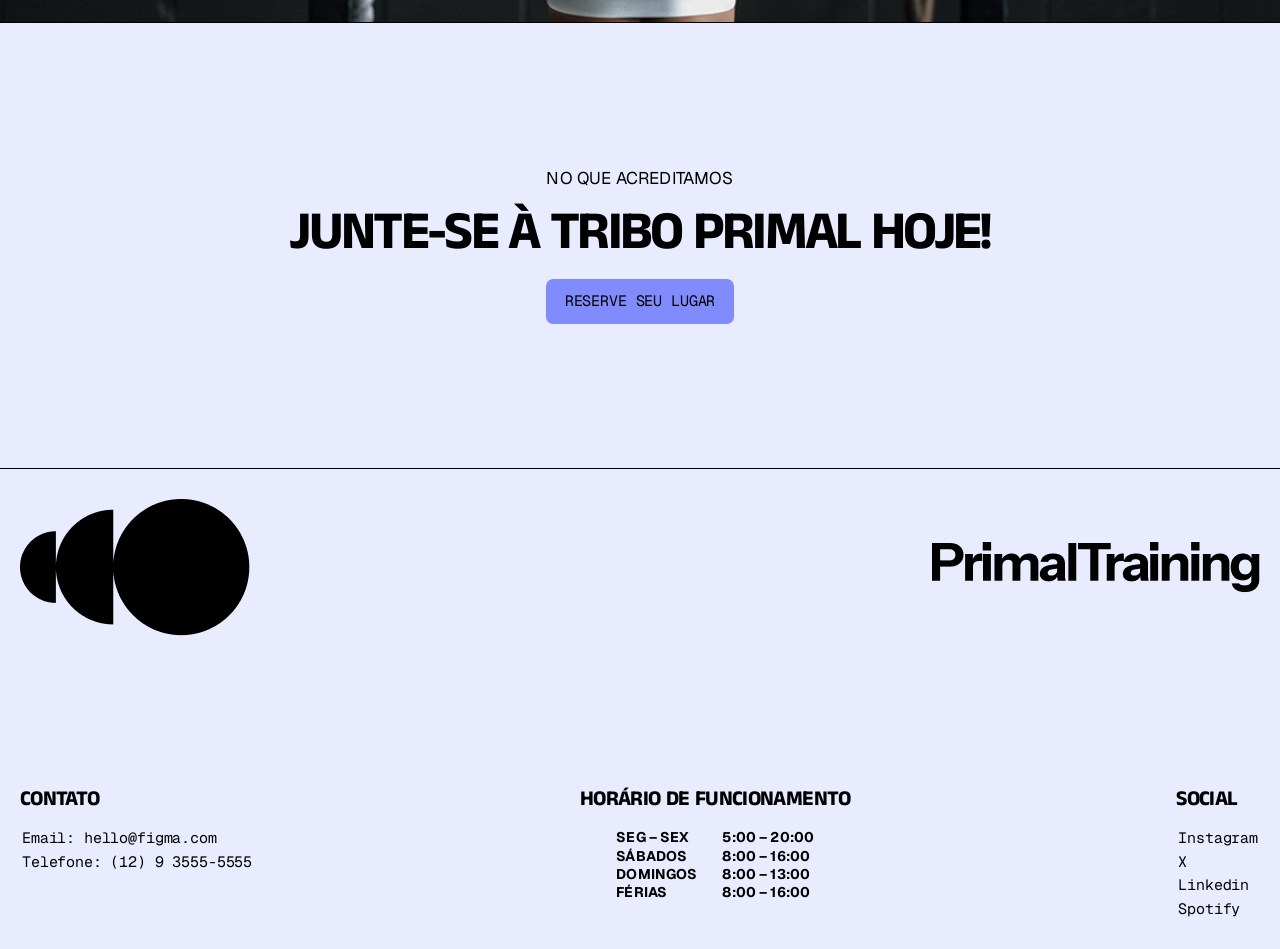
==== commit b487ad88: "Refactor CSS styles for improved responsiveness and accessibility; update HTML meta tags, structure," ====
--- a/about.html
+++ b/about.html
@@ -4,6 +4,9 @@
 <head>
     <meta charset="UTF-8">
     <meta name="viewport" content="width=device-width, initial-scale=1.0">
+    <meta name="description"
+        content="Conheça a visão da Primal Training: força pura, condicionamento funcional e apoio constante da comunidade.">
+    <meta name="theme-color" content="#E9ECFF">
 
     <link rel="stylesheet" href="./assets/css/style.css">
     <link rel="stylesheet" href="./assets/css/responsive.css">
@@ -22,13 +25,13 @@
 <body>
     <!-- header -->
     <header>
-        <div>
-            <img src="./assets/img/vector/logo/Logo.png" alt="logo-header">
-        </div>
+        <a href="index.html" aria-label="PrimalTraining - página inicial">
+            <img src="./assets/img/vector/logo/Logo.png" alt="PrimalTraining">
+        </a>
 
-        <nav>
+        <nav aria-label="Principal">
             <a class="nav-link" href="index.html">Início</a>
-            <a class="nav-link" href="about.html">Sobre</a>
+            <a class="nav-link" href="about.html" aria-current="page">Sobre</a>
             <a class="nav-button" href="reserve.html">Garanta seu lugar</a>
         </nav>
     </header>
@@ -58,14 +61,15 @@
             </div>
 
             <div class="info-img">
-                <img src="./assets/img/Image-man.jpg" alt="Image-man">
+                <img src="./assets/img/Image-man.jpg" alt="Aluno treinando na Primal Training" fetchpriority="high"
+                    decoding="async">
             </div>
         </section>
 
         <!-- info-2 -->
         <section class="info-2">
             <div class="indo-2-img">
-                <img src="./assets/img/Image-2.jpg" alt="Frame-lags-2">
+                <img src="./assets/img/Image-2.jpg" alt="Área de treino da academia" loading="lazy" decoding="async">
             </div>
 
             <div class="info-2-text">
@@ -79,7 +83,8 @@
 
         <!-- image -->
         <section class="image">
-            <img src="./assets/img/Inserir um título.png" alt="Reconnect-deskyop">
+            <img src="./assets/img/Inserir um título.png" alt="Banner da Primal Training" loading="lazy"
+                decoding="async">
         </section>
 
         <!-- about-reserve -->
@@ -98,8 +103,8 @@
     <footer>
         <!-- logo -->
         <section class="logo">
-            <img src="./assets/img/vector/logo/Vector (1).png" alt="vector-logo">
-            <img src="./assets/img/vector/logo/PrimalTraining.png" alt="PrimalTraining">
+            <img src="./assets/img/vector/logo/Vector (1).png" alt="vector-logo" loading="lazy" decoding="async">
+            <img src="./assets/img/vector/logo/PrimalTraining.png" alt="PrimalTraining" loading="lazy" decoding="async">
         </section>
 
         <!-- contact -->
@@ -108,8 +113,8 @@
                 <h5>CONTATO</h5>
 
                 <div class="address">
-                    <a href="#">Email: hello@figma.com</a>
-                    <a href="#">Telefone: (203) 555-5555</a>
+                    <a href="mailto:seuemail@exemplo.com">Email: hello@figma.com</a>
+                    <a href="tel:+12935555555">Telefone: (12) 9 3555-5555</a>
                 </div>
             </div>
 
@@ -137,16 +142,16 @@
                 <h5>SOCIAL</h5>
 
                 <div class="social-link">
-                    <a href="https://www.instagram.com/" target="_blank">Instagram</a>
-                    <a href="https://x.com/" target="_blank">X</a>
-                    <a href="https://br.linkedin.com/" target="_blank">Linkedin</a>
-                    <a href="https://open.spotify.com/intl-pt/" target="_blank">Spotify</a>
+                    <a href="https://www.instagram.com/" target="_blank" rel="noopener noreferrer">Instagram</a>
+                    <a href="https://x.com/" target="_blank" rel="noopener noreferrer">X</a>
+                    <a href="https://br.linkedin.com/" target="_blank" rel="noopener noreferrer">Linkedin</a>
+                    <a href="https://open.spotify.com/intl-pt/" target="_blank" rel="noopener noreferrer">Spotify</a>
                 </div>
             </div>
         </section>
     </footer>
 
-    <script src="./assets/js/script.js"></script>
+    <script src="./assets/js/script.js" defer></script>
 </body>
 
 </html>
--- a/assets/css/style.css
+++ b/assets/css/style.css
@@ -11,108 +11,109 @@
     --background-color-light-grey: #E9ECFF;
     --background-color-white: #FFFFFF;
 
+    /* layout */
+    --max-width: 1440px;
+    --gutter: 20px;
+    --line: 1px solid var(--background-color-black);
+    --radius-btn: 7.25px;
+
     /* typography */
     --primary-font: "Anek Tamil", sans-serif;
     --secondary-font: "Geist", sans-serif;
     --tertiary-font: "Geist Mono", monospace;
 
-    --h1-font-size: 116px;
+    --h1-font-size: clamp(2.75rem, 8.06vw, 7.25rem);
     --h1-font-weight: 800;
     --h1-font-family: var(--primary-font);
     --h1-line-height: 110%;
-    --h1-letter-spacing: -5%;
-
-    --h2-font-size: 45px;
+    --h1-letter-spacing: -0.05em;
+
+    --h2-font-size: clamp(1.75rem, 1.6vw + 1.4rem, 2.8125rem);
     --h2-font-weight: 700;
     --h2-font-family: var(--primary-font);
     --h2-line-height: 91%;
-    --h2-letter-spacing: -3%;
-
-    --h3-font-size: 57px;
+    --h2-letter-spacing: -0.03em;
+
+    --h3-font-size: clamp(2rem, 2.2vw + 1.6rem, 3.5625rem);
     --h3-font-weight: 700;
     --h3-font-family: var(--primary-font);
     --h3-line-height: 100%;
-    --h3-letter-spacing: -5%;
-
-    --h4-font-size: 25px;
+    --h3-letter-spacing: -0.05em;
+
+    --h4-font-size: clamp(1.25rem, 0.5vw + 1.1rem, 1.5625rem);
     --h4-font-weight: 700;
     --h4-font-family: var(--primary-font);
     --h4-line-height: 91%;
-    --h4-letter-spacing: -3%;
-
-    --h5-font-size: 22px;
+    --h4-letter-spacing: -0.03em;
+
+    --h5-font-size: clamp(1.125rem, 0.4vw + 1rem, 1.375rem);
     --h5-font-weight: 700;
     --h5-font-family: var(--primary-font);
     --h5-line-height: 131%;
-    --h5-letter-spacing: -3%;
-
-    --p1-font-size: 19px;
+    --h5-letter-spacing: -0.03em;
+
+    --p1-font-size: 1.1875rem;
     --p1-font-weight: 400;
     --p1-font-family: var(--secondary-font);
     --p1-line-height: 131%;
-    --p1-letter-spacing: -3%;
-
-    --p2-font-size: 17px;
+    --p1-letter-spacing: -0.03em;
+
+    --p2-font-size: 1.0625rem;
     --p2-font-weight: 400;
     --p2-font-family: var(--secondary-font);
     --p2-line-height: 131%;
-    --p2-letter-spacing: 1%;
-
-    --p3-font-size: 14px;
+    --p2-letter-spacing: 0.01em;
+
+    --p3-font-size: 0.875rem;
     --p3-font-weight: 700;
     --p3-font-family: var(--secondary-font);
     --p3-line-height: 131%;
-    --p3-letter-spacing: 1%;
-
-    --a-btn-font-size: 15px;
+    --p3-letter-spacing: 0.01em;
+
+    --a-btn-font-size: 0.9375rem;
     --a-btn-font-weight: 400;
     --a-btn-font-family: var(--tertiary-font);
     --a-btn-line-height: 110%;
-    --a-btn-letter-spacing: -1%;
+    --a-btn-letter-spacing: -0.01em;
 }
 
 /* typography global */
+h1,
+h2,
+h3,
+h4,
+h5 {
+    overflow-wrap: break-word;
+}
+
 h1 {
-    font-size: var(--h1-font-size);
-    font-weight: var(--h1-font-weight);
-    font-family: var(--h1-font-family);
-    line-height: var(--h1-line-height);
+    font: var(--h1-font-weight) var(--h1-font-size)/var(--h1-line-height) var(--h1-font-family);
     letter-spacing: var(--h1-letter-spacing);
 }
 
 h2 {
-    font-size: var(--h2-font-size);
-    font-weight: var(--h2-font-weight);
-    font-family: var(--h2-font-family);
-    line-height: var(--h2-line-height);
+    font: var(--h2-font-weight) var(--h2-font-size)/var(--h2-line-height) var(--h2-font-family);
     letter-spacing: var(--h2-letter-spacing);
 }
 
 h3 {
-    font-size: var(--h3-font-size);
-    font-weight: var(--h3-font-weight);
-    font-family: var(--h3-font-family);
-    line-height: var(--h3-line-height);
+    font: var(--h3-font-weight) var(--h3-font-size)/var(--h3-line-height) var(--h3-font-family);
     letter-spacing: var(--h3-letter-spacing);
 }
 
 h4 {
-    font-size: var(--h4-font-size);
-    font-weight: var(--h4-font-weight);
-    font-family: var(--h4-font-family);
-    line-height: var(--h4-line-height);
+    font: var(--h4-font-weight) var(--h4-font-size)/var(--h4-line-height) var(--h4-font-family);
     letter-spacing: var(--h4-letter-spacing);
 }
 
 h5 {
-    font-size: var(--h5-font-size);
-    font-weight: var(--h5-font-weight);
-    font-family: var(--h5-font-family);
-    line-height: var(--h5-line-height);
+    font: var(--h5-font-weight) var(--h5-font-size)/var(--h5-line-height) var(--h5-font-family);
     letter-spacing: var(--h5-letter-spacing);
 }
 
 a {
+    border: 2px solid transparent;
+
     text-decoration: none;
 }
 
@@ -124,20 +125,30 @@
 
 a,
 button {
-    font-size: var(--a-btn-font-size);
-    font-weight: var(--a-btn-font-weight);
-    font-family: var(--a-btn-font-family);
-    line-height: var(--a-btn-line-height);
+    font: var(--a-btn-font-weight) var(--a-btn-font-size)/var(--a-btn-line-height) var(--a-btn-font-family);
     letter-spacing: var(--a-btn-letter-spacing);
 }
 
 /* reset global */
-* {
+*,
+*::before,
+*::after {
     margin: 0;
     padding: 0;
     box-sizing: border-box;
 }
 
+html {
+    -webkit-text-size-adjust: 100%;
+    text-size-adjust: 100%;
+}
+
+img {
+    display: block;
+    max-width: 100%;
+    height: auto;
+}
+
 /*================================================================================ */
 
 /* index.html */
@@ -150,33 +161,42 @@
 
     width: 100%;
     min-height: 100vh;
+    min-height: 100dvh;
+
+    font-family: var(--secondary-font);
 
     background-color: var(--background-color-light-grey);
+}
+
+header,
+main,
+footer {
+    width: 100%;
+    max-width: var(--max-width);
 }
 
 /* header */
 header {
     display: flex;
     align-items: center;
+    justify-content: space-between;
+    flex-wrap: wrap;
+
+    gap: 16px 40px;
+    padding: 20px var(--gutter);
+
+    border-bottom: var(--line);
+
+    background-color: var(--background-color-light-grey);
+}
+
+nav {
+    display: flex;
+    align-items: center;
     justify-content: center;
-
-    gap: 674px;
-    padding: 20px 20px;
-
-    width: 100%;
-    max-width: 1440px;
-
-    border-bottom: 1px solid var(--background-color-black);
-
-    background-color: var(--background-color-light-grey);
-}
-
-nav {
-    display: flex;
-    align-items: center;
-    justify-content: center;
-
-    gap: 60px;
+    flex-wrap: wrap;
+
+    gap: 12px clamp(20px, 4.17vw, 60px);
 }
 
 nav a {
@@ -187,25 +207,27 @@
     transition: 0.5s ease-in-out;
 }
 
-.nav-link:hover {
-    border-bottom: 2px solid var(--background-color-blue);
-
-    transform: scale(1.1);
-}
-
-.nav-button {
+.nav-button,
+.about-reserve-text a,
+.form-reserve-button,
+.sessions>div button {
+    color: var(--txt-color-black);
+    background-color: var(--background-color-blue);
+}
+
+.nav-button,
+.about-reserve-text a,
+.reserve-text a,
+.reserve-reserve-text button,
+.form-reserve-button,
+.sessions>div button {
     padding: 12px 17px;
 
-    border-radius: 7.25px;
+    border-radius: var(--radius-btn);
+
+    text-align: center;
 
     transition: 0.5s ease;
-
-    background-color: var(--background-color-blue);
-}
-
-.nav-button:hover {
-    color: var(--txt-color-white);
-    background-color: var(--background-color-black);
 }
 
 /* main */
@@ -220,57 +242,100 @@
 }
 
 /* beginning */
+.beginning,
+.comunity,
+.beginning-about,
+.beginning-reserve {
+    display: flex;
+
+    width: 100%;
+
+    border-bottom: var(--line);
+
+    background-color: var(--background-color-white);
+}
+
 .beginning {
-    display: flex;
     align-items: center;
     justify-content: center;
 
-    width: 100%;
-
-    border-bottom: 1px solid var(--background-color-black);
-
-    background-color: var(--background-color-white);
-}
-
-h1 span {
+    padding: 0 var(--gutter);
+}
+
+.beginning-about,
+.beginning-reserve {
+    padding: 10px var(--gutter) 0;
+}
+
+h1 span,
+.comunity h2 span {
     color: var(--txt-color-blue);
 }
 
 /* about */
+.about-img,
+.experience-img,
+.class-img,
+.info-img,
+.info-2-img {
+    position: relative;
+
+    overflow: hidden;
+}
+
+.about-img img,
+.experience-img img,
+.class-img img,
+.info-img img,
+.info-2-img img {
+    position: absolute;
+    inset: 0;
+
+    width: 100%;
+    height: 100%;
+
+    object-fit: cover;
+}
+
+.about-text-p p,
+.experience-div p,
+.sessions-text-text p {
+    font: var(--p1-font-weight) var(--p1-font-size)/var(--p1-line-height) var(--p1-font-family);
+    letter-spacing: var(--p1-letter-spacing);
+}
+
 .about {
     display: flex;
-    flex-wrap: wrap;
-
-    width: 100%;
-
-    border-bottom: 1px solid var(--background-color-black);
+
+    width: 100%;
+    min-height: 480px;
+
+    border-bottom: var(--line);
 
     background-color: var(--background-color-light-grey);
 }
 
 .about-img {
-    width: 1011px;
-    height: 480px;
-}
-
-.about-img img {
-    width: 100%;
-    height: 100%;
-
-    object-fit: cover;
+    flex: 1 1 70%;
+
+    min-width: 0;
 }
 
 .about-text {
     display: flex;
     flex-direction: column;
-
-    gap: 163px;
-    padding: 20px;
+    justify-content: space-between;
+
+    flex: 1 1 30%;
+
+    gap: 40px;
+    padding: var(--gutter);
+
+    min-width: 300px;
 }
 
 .about-text h2 {
-    width: 386px;
-    max-width: 100%;
+    max-width: 386px;
 }
 
 .about-text-p {
@@ -281,40 +346,27 @@
 }
 
 .about-text-p p {
-    font-size: var(--p1-font-size);
-    font-weight: var(--p1-font-weight);
-    font-family: var(--p1-font-family);
-    line-height: var(--p1-line-height);
-    letter-spacing: var(--p1-letter-spacing);
-
-    width: 375px;
-    max-width: 100%;
+    max-width: 375px;
 }
 
 .about-text-p a {
     padding-top: 12px;
 
-    width: 80px;
+    width: fit-content;
 
     transition: 0.5s ease-in-out;
 
     color: var(--txt-color-black);
-}
-
-.about-text-p a:hover {
-    border-bottom: 2px solid var(--background-color-blue);
-
-    transform: scale(1.1);
 }
 
 /* experience */
 .experience {
     display: flex;
-    flex-wrap: wrap;
-
-    width: 100%;
-
-    border-bottom: 1px solid var(--background-color-black);
+
+    width: 100%;
+    min-height: 480px;
+
+    border-bottom: var(--line);
 
     background-color: var(--background-color-light-grey);
 }
@@ -322,62 +374,54 @@
 .experience-div {
     display: flex;
     flex-direction: column;
-
-    gap: 242px;
-    padding: 20px 20px;
-
-    width: 506px;
-
-    border-right: 1px solid var(--background-color-black);
+    justify-content: space-between;
+
+    flex: 1 1 35%;
+
+    gap: 40px;
+    padding: var(--gutter);
+
+    min-width: 0;
+
+    border-right: var(--line);
 }
 
 .experience-div h2 {
-    width: 388px;
-    max-width: 100%;
+    max-width: 388px;
 }
 
 .experience-div p {
-    width: 375px;
-    max-width: 100%;
+    max-width: 375px;
 }
 
 .experience-img {
-    width: 100%;
-    max-width: 427px;
+    flex: 1 1 29.65%;
+
+    min-width: 0;
 
     background-color: var(--background-color-black);
-}
-
-.experience-img img {
-    width: 100%;
-    height: 100%;
-
-    object-fit: cover;
 }
 
 /* comunity */
 .comunity {
-    display: flex;
     align-items: center;
     justify-content: center;
 
-    padding-top: 10px;
-
-    width: 100%;
-
-    border-bottom: 1px solid var(--background-color-black);
-
-    background-color: var(--background-color-white);
+    padding: 10px var(--gutter) 0;
+}
+
+.comunity h2 {
+    font: var(--h1-font-weight) var(--h1-font-size)/var(--h1-line-height) var(--h1-font-family);
+    letter-spacing: var(--h1-letter-spacing);
 }
 
 /* class */
 .class {
     display: flex;
-    flex-wrap: wrap;
-
-    width: 100%;
-
-    border-bottom: 1px solid var(--background-color-black);
+
+    width: 100%;
+
+    border-bottom: var(--line);
 
     background-color: var(--background-color-light-grey);
 }
@@ -385,19 +429,20 @@
 .class-class {
     display: flex;
     flex-direction: column;
-    flex-wrap: wrap;
-
-    width: 426px;
-
-    border-right: 1px solid var(--background-color-black);
+
+    flex: 0 1 29.6%;
+
+    min-width: 300px;
+
+    border-right: var(--line);
 }
 
 .class-title {
-    padding: 34.5px 0 34.5px 20px;
+    padding: 34.5px var(--gutter);
 }
 
 .class-title h2 {
-    width: 350px;
+    max-width: 350px;
 }
 
 .class-about {
@@ -405,93 +450,83 @@
     flex-direction: column;
 
     gap: 6px;
-    padding: 20px 0 20px 20px;
+    padding: var(--gutter);
 }
 
 .class-about p {
-    font-size: var(--p2-font-size);
-    font-weight: var(--p2-font-weight);
-    font-family: var(--p2-font-family);
-    line-height: var(--p2-line-height);
+    max-width: 386px;
+}
+
+.class-about p,
+.info-text p,
+.info-2-text p,
+.about-reserve-text p,
+.reserve-text p,
+.reserve-reserve-text p {
+    font: var(--p2-font-weight) var(--p2-font-size)/var(--p2-line-height) var(--p2-font-family);
     letter-spacing: var(--p2-letter-spacing);
-
-    width: 386px;
 }
 
 .class-class a {
-    padding: 48px 0 0 37px;
+    padding: 48px var(--gutter) 28px 37px;
 
     transition: 0.5s ease;
 
     color: var(--txt-color-black);
-}
-
-.class-class a:hover {
-    color: var(--txt-color-blue);
-}
-
-.class-img {
-    width: 1013px;
-}
-
-.class-img img {
-    width: 100%;
-    height: 100%;
-
-    object-fit: cover;
 }
 
 .class-title,
 .class-about {
-    border-bottom: 1px solid var(--background-color-black);
+    border-bottom: var(--line);
+}
+
+.class-img {
+    flex: 1 1 70%;
+
+    min-width: 0;
+    min-height: 480px;
 }
 
 /* reserve */
-.reserve {
+.reserve,
+.about-reserve,
+.reserve-reserve {
     display: flex;
     align-items: center;
     justify-content: center;
-    flex-wrap: wrap;
-
-    width: 100%;
-
-    border-bottom: 1px solid var(--background-color-black);
-
+
+    width: 100%;
+    padding: clamp(64px, 11.25vw, 162px) var(--gutter);
+
+    border-bottom: var(--line);
+}
+
+.reserve,
+.reserve-reserve {
     background-color: var(--background-color-blue);
 }
 
-.reserve-text {
+.reserve-text,
+.about-reserve-text,
+.reserve-reserve-text {
     display: flex;
     flex-direction: column;
     align-items: center;
     justify-content: center;
 
     gap: 18px;
-    margin: 162px 0;
-}
-
-.reserve-text p {
-    font-size: var(--p2-font-size);
-    font-weight: var(--p2-font-weight);
-    font-family: var(--p2-font-family);
-    line-height: var(--p2-line-height);
-    letter-spacing: var(--p2-letter-spacing);
-}
-
-.reserve-text a {
-    padding: 12px 17px;
-
-    border-radius: 7.25px;
-
-    transition: 0.5s ease;
-
+
+    text-align: center;
+}
+
+.reserve-text a,
+.reserve-reserve-text button {
     color: var(--txt-color-black);
     background-color: var(--background-color-white);
 }
 
-.reserve-text a:hover {
-    color: var(--txt-color-white);
-    background-color: var(--background-color-black);
+.reserve-reserve-text p {
+    max-width: 780px;
 }
 
 /* footer */
@@ -501,24 +536,33 @@
     align-items: center;
     justify-content: center;
 
-    gap: 169px;
-    padding: 30px 0;
-
-    width: 100%;
-    max-width: 1440p
+    gap: clamp(48px, 11.74vw, 169px);
+    padding: 30px var(--gutter);
 }
 
 .logo {
     display: flex;
     align-items: center;
-
-    gap: 870px;
+    justify-content: space-between;
+    flex-wrap: wrap;
+
+    gap: 20px;
+
+    width: 100%;
+}
+
+.logo img {
+    min-width: 0;
 }
 
 .contact {
     display: flex;
-
-    gap: 410px;
+    justify-content: space-between;
+    flex-wrap: wrap;
+
+    gap: 40px;
+
+    width: 100%;
 }
 
 .contact-text,
@@ -541,17 +585,15 @@
     gap: 3px;
 }
 
-.address a {
+.address a,
+.social-link a {
     color: var(--txt-color-black);
 }
 
 .address,
 .days,
 .hours p {
-    font-size: var(--p3-font-size);
-    font-weight: var(--p3-font-weight);
-    font-family: var(--p3-font-family);
-    line-height: var(--p3-line-height);
+    font: var(--p3-font-weight) var(--p3-font-size)/var(--p3-line-height) var(--p3-font-family);
     letter-spacing: var(--p3-letter-spacing);
 }
 
@@ -568,46 +610,32 @@
     gap: 3px;
 }
 
-.social-link a {
-    color: var(--txt-color-black);
-}
-
 /*================================================================================ */
 
 /* about.html */
-
-/* beginning-about */
-.beginning-about {
-    display: flex;
-
-    padding: 10px 0 0 20px;
-
-    width: 100%;
-
-    border-bottom: 1px solid var(--background-color-black);
-
-    background-color: var(--background-color-white);
-}
 
 /* info */
 .info {
     display: flex;
+
+    width: 100%;
+
+    border-bottom: var(--line);
+
+    background-color: var(--background-color-blue);
+}
+
+.info-text {
+    display: flex;
+    flex-direction: column;
     justify-content: space-between;
-    flex-wrap: wrap;
-
-    width: 100%;
-
-    border-bottom: 1px solid var(--background-color-black);
-
-    background-color: var(--background-color-blue);
-}
-
-.info-text {
-    display: flex;
-    flex-direction: column;
-
-    gap: 179px;
-    padding: 30px 20px;
+
+    flex: 1 1 70%;
+
+    gap: 40px;
+    padding: 30px var(--gutter);
+
+    min-width: 0;
 }
 
 .info-text h2 {
@@ -615,13 +643,7 @@
 }
 
 .info-text p {
-    font-size: var(--p2-font-size);
-    font-weight: var(--p2-font-weight);
-    font-family: var(--p2-font-family);
-    line-height: var(--p2-line-height);
-    letter-spacing: var(--p2-letter-spacing);
-
-    width: 914px;
+    max-width: 914px;
 }
 
 .info-text-div2 {
@@ -632,72 +654,54 @@
 }
 
 .info-img {
-    width: 427px;
-    height: 480px;
-}
-
-.info-img img {
-    width: 100%;
-    height: 100%;
-
-    object-fit: cover;
+    flex: 1 1 29.65%;
+
+    min-width: 0;
+    min-height: 480px;
 }
 
 /* info-2 */
 .info-2 {
     display: flex;
-    align-items: center;
+
+    width: 100%;
+
+    border-bottom: var(--line);
+}
+
+.info-2-img {
+    flex: 0 1 52%;
+
+    min-width: 0;
+    min-height: 450px;
+}
+
+.info-2-text {
+    display: flex;
+    flex-direction: column;
     justify-content: space-between;
-    flex-wrap: wrap;
-
-    width: 100%;
-
-    border-bottom: 1px solid var(--background-color-black);
-}
-
-.indo-2-img {
-    width: 750px;
-    height: 450px;
-}
-
-.info-2-img img {
-    width: 100%;
-    height: 100%;
-
-    object-fit: cover;
-}
-
-.info-2-text {
-    display: flex;
-    flex-direction: column;
-
-    gap: 215px;
-    padding: 0 135px 0 20px;
-}
-
-.info-2-text h2 {
-    width: 387px;
-}
-
+
+    flex: 0 1 37.6%;
+
+    gap: 40px;
+    padding: var(--gutter) clamp(20px, 9.4vw, 135px) var(--gutter) var(--gutter);
+
+    margin-left: auto;
+    min-width: 0;
+}
+
+.info-2-text h2,
 .info-2-text p {
-    font-size: var(--p2-font-size);
-    font-weight: var(--p2-font-weight);
-    font-family: var(--p2-font-family);
-    line-height: var(--p2-line-height);
-    letter-spacing: var(--p2-letter-spacing);
-
-    width: 387px;
+    max-width: 387px;
 }
 
 /* image */
 .image {
     display: flex;
-    align-items: center;
-    justify-content: center;
-
-    width: 100%;
-
-    border-bottom: 1px solid var(--background-color-black);
+
+    width: 100%;
+
+    border-bottom: var(--line);
 }
 
 .image img {
@@ -706,209 +710,67 @@
     object-fit: cover;
 }
 
-/* about-reserve */
-.about-reserve {
-    display: flex;
-    align-items: center;
-    justify-content: center;
-    flex-wrap: wrap;
-
-    width: 100%;
-
-    border-bottom: 1px solid var(--background-color-black);
-}
-
-.about-reserve-text {
-    display: flex;
-    flex-direction: column;
-    align-items: center;
-    justify-content: center;
-
-    gap: 18px;
-    margin: 162px 0;
-}
-
-.about-reserve-text p {
-    font-size: var(--p2-font-size);
-    font-weight: var(--p2-font-weight);
-    font-family: var(--p2-font-family);
-    line-height: var(--p2-line-height);
-    letter-spacing: var(--p2-letter-spacing);
-}
-
-.about-reserve-text a {
-    padding: 12px 17px;
-
-    border-radius: 7.25px;
-
-    transition: 0.5s ease;
-
-    color: var(--txt-color-black);
-    background-color: var(--background-color-blue);
-}
-
-.about-reserve-text a:hover {
-    color: var(--txt-color-white);
-    background-color: var(--background-color-black);
-}
-
 /*================================================================================ */
 
 /* reserve.html */
-
-/* beginning-reserve */
-.beginning-reserve {
-    display: flex;
-
-    padding: 10px 0 0 20px;
-
-    width: 100%;
-
-    border-bottom: 1px solid var(--background-color-black);
-
-    background-color: var(--background-color-white);
-}
 
 /* sessions */
 .sessions {
-    display: flex;
-    align-items: center;
+    display: grid;
+    grid-template-columns: repeat(3, minmax(0, 426px));
     justify-content: center;
-    flex-wrap: wrap;
-
-    width: 100%;
+
+    width: 100%;
+
+    border-bottom: var(--line);
+}
+
+.sessions>div {
+    display: flex;
+    flex-direction: column;
+    justify-content: space-between;
+
+    gap: 37px;
+    padding: 30px;
+
+    border-right: var(--line);
+}
+
+.sessions>div:first-child {
+    border-left: var(--line);
+}
+
+.sessions>div>div {
+    display: flex;
+    flex-direction: column;
+
+    gap: 80px;
+}
+
+.sessions-text-text {
+    display: flex;
+    flex-direction: column;
+
+    gap: 25px;
+}
+
+.sessions-text-text p {
+    padding-bottom: 8px;
 
     border-bottom: 1px solid var(--background-color-black);
 }
 
-.sessions-div,
-.sessions-div-2,
-.sessions-div-3 {
-    display: flex;
-    flex-direction: column;
-
-    gap: 37px;
-    padding: 30px 30px;
-
-    border-right: 1px solid var(--background-color-black);
-}
-
-.sessions-div {
-    border-left: 1px solid var(--background-color-black);
-}
-
-.sessions-div-2 {
-    gap: 12px;
-}
-
-.sessions-div-3 {
-    gap: 27px;
-}
-
-.sessions-div-text,
-.sessions-div-text-2,
-.sessions-div-text-3 {
-    display: flex;
-    flex-direction: column;
-
-    gap: 80px;
-
-    width: 366px;
-}
-
-.sessions-text-text {
-    display: flex;
-    flex-direction: column;
-
-    gap: 25px;
-}
-
-.sessions-text-text p {
-    font-size: var(--p1-font-size);
-    font-weight: var(--p1-font-weight);
-    font-family: var(--p1-font-family);
-    line-height: var(--p1-line-height);
-    letter-spacing: var(--p1-letter-spacing);
-
-    padding-bottom: 8px;
-
-    border-bottom: 1px solid var(--background-color-black);
-}
-
-.sessions-p {
-    border-bottom: none !important;
-}
-
-.sessions-div button,
-.sessions-div-2 button,
-.sessions-div-3 button {
+.sessions-text-text .sessions-p {
+    border-bottom: none;
+}
+}
+
+.sessions>div button {
     padding: 12px 0;
 
-    border-radius: 7.25px;
-
-    transition: color 0.5s ease-in-out;
+    transition: color 0.5s ease-in-out, background-color 0.5s ease;
 
     color: transparent;
-    background-color: var(--background-color-blue);
-}
-
-.sessions-div button:hover,
-.sessions-div-2 button:hover,
-.sessions-div-3 button:hover {
-    color: var(--txt-color-white);
-    background-color: var(--background-color-black);
-}
-
-/* reserve-reserve */
-.reserve-reserve {
-    display: flex;
-    align-items: center;
-    justify-content: center;
-    flex-wrap: wrap;
-
-    width: 100%;
-
-    border-bottom: 1px solid var(--background-color-black);
-
-    background-color: var(--background-color-blue);
-}
-
-.reserve-reserve-text {
-    display: flex;
-    flex-direction: column;
-    align-items: center;
-    justify-content: center;
-
-    gap: 18px;
-    margin: 162px 0;
-}
-
-.reserve-reserve-text p {
-    text-align: center;
-
-    font-size: var(--p2-font-size);
-    font-weight: var(--p2-font-weight);
-    font-family: var(--p2-font-family);
-    line-height: var(--p2-line-height);
-    letter-spacing: var(--p2-letter-spacing);
-
-    width: 780px;
-}
-
-.reserve-reserve-text button {
-    padding: 12px 17px;
-
-    border-radius: 7.25px;
-
-    transition: 0.5s ease;
-
-    color: var(--txt-color-black);
-    background-color: var(--background-color-white);
-}
-
-.reserve-reserve-text button:hover {
-    color: var(--txt-color-white);
-    background-color: var(--background-color-black);
 }
 
 /* form */
@@ -957,6 +819,16 @@
     outline-color: var(--background-color-blue);
 }
 
+.select-option {
+    text-align: center;
+}
+
+.form-preços {
+    padding-right: 34px;
+
+    background: var(--background-color-white) url("data:image/svg+xml,%3Csvg xmlns='http://www.w3.org/2000/svg' width='12' height='8'%3E%3Cpath d='M1 1l5 5 5-5' fill='none' stroke='%23000' stroke-width='2'/%3E%3C/svg%3E") no-repeat right 12px center;
+}
+
 .form-help textarea {
     width: 100%;
     height: 100px;
@@ -978,39 +850,83 @@
     margin-top: 0;
 }
 
-.form-reserve-button {
-    padding: 12px 17px;
-
-    border-radius: 7.25px;
-
-    transition: 0.5s ease;
-
-    color: var(--txt-color-black);
-    background-color: var(--background-color-blue);
-}
-
-.form-reserve-button:hover {
+/* mask */
+.form-mask {
+    width: 100%;
+    height: 100%;
+
+    position: fixed;
+
+    top: 0;
+    left: 0;
+
+    background: linear-gradient(109deg, rgba(10, 12, 16, 0.99) 15%, rgba(10, 12, 16, 0.7) 50%, rgba(10, 12, 16, 0.99) 85%);
+
+    z-index: 3;
+
+    visibility: hidden;
+
+    cursor: pointer;
+
+    transition: 0.5s visibility ease-in-out;
+}
+
+/*================================================================================ */
+/* hover em dispositivos com mouse */
+@media (hover: hover) {
+
+    .nav-link:hover,
+    .about-text-p a:hover {
+        border-bottom: 2px solid var(--background-color-blue);
+
+        transform: scale(1.1);
+    }
+
+    .nav-button:hover,
+    .about-reserve-text a:hover,
+    .reserve-text a:hover,
+    .reserve-reserve-text button:hover,
+    .form-reserve-button:hover,
+    .sessions>div button:hover {
+        color: var(--txt-color-white);
+        background-color: var(--background-color-black);
+    }
+
+    .class-class a:hover {
+        color: var(--txt-color-blue);
+    }
+}
+
+@media (hover: none) {
+    .sessions>div button {
+        color: var(--txt-color-black);
+    }
+}
+
+.sessions>div button:focus-visible {
     color: var(--txt-color-white);
     background-color: var(--background-color-black);
 }
 
-/* mask */
-.form-mask {
-    width: 100%;
-    height: 100%;
-
-    position: fixed;
-
-    top: 0;
-    left: 0;
-
-    background: linear-gradient(109deg, rgba(10, 12, 16, 0.99) 15%, rgba(10, 12, 16, 0.7) 50%, rgba(10, 12, 16, 0.99) 85%);
-
-    z-index: 3;
-
-    visibility: hidden;
-
-    cursor: pointer;
-
-    transition: 0.5s visibility ease-in-out;
+:focus-visible {
+    outline: 2px solid var(--background-color-black);
+    outline-offset: 3px;
+}
+
+.form-help :focus-visible {
+    outline-color: var(--background-color-blue);
+}
+
+@media (prefers-reduced-motion: reduce) {
+
+    *,
+    *::before,
+    *::after {
+        transition-duration: 0.01ms !important;
+    }
+
+    .nav-link:hover,
+    .about-text-p a:hover {
+        transform: none;
+    }
 }
--- a/assets/css/responsive.css
+++ b/assets/css/responsive.css
@@ -2,48 +2,279 @@
  RESPONSIVE (desktop-first)
    ================================================ */
 
+/* GLOBAL (header + footer, presentes em todas as paginas) */
+
+/* ---------- ate 768px (tablet pequeno) ---------- */
+@media screen and (max-width:768px) {
+  header {
+    padding: 16px;
+  }
+
+  nav {
+    gap: 12px 24px;
+  }
+
+  footer {
+    padding: 30px 16px;
+  }
+
+  .contact {
+    flex-direction: column;
+
+    gap: 32px;
+  }
+
+  .contact-hours {
+    align-items: flex-start;
+  }
+
+  .beginning,
+  .comunity,
+  .beginning-about,
+  .beginning-reserve {
+    padding-left: 16px;
+    padding-right: 16px;
+  }
+}
+
+/* ---------- ate 480px (celular) ---------- */
+@media screen and (max-width:480px) {
+  header {
+    flex-direction: column;
+  }
+
+  nav {
+    justify-content: space-between;
+
+    gap: 12px 16px;
+    width: 100%;
+  }
+
+  .nav-button {
+    padding: 10px 14px;
+  }
+
+  .logo {
+    flex-direction: column;
+    align-items: flex-start;
+  }
+}
+
 /* index.html */
 
-/* ---------- ate 1280px ---------- */
-@media screen and (max-width:1280px) {}
-
 /* ---------- ate 1024px (tablet) ---------- */
-@media screen and (max-width:1024px) {}
-
-/* ---------- ate 768px (tablet pequeno) ---------- */
-@media screen and (max-width:768px) {}
-
-/* ---------- ate 480px (celular) ---------- */
-@media screen and (max-width:480px) {}
+@media screen and (max-width:1024px) {
+
+  .about,
+  .class {
+    flex-direction: column;
+
+    min-height: 0;
+  }
+
+  .about-img,
+  .class-img {
+    flex: 0 0 auto;
+
+    min-height: 0;
+    aspect-ratio: 2 / 1;
+  }
+
+  .about-text,
+  .class-class {
+    flex: 0 0 auto;
+
+    min-width: 0;
+  }
+
+  .class-class {
+    border-right: none;
+    border-bottom: var(--line);
+  }
+
+  .experience {
+    flex-wrap: wrap;
+
+    min-height: 0;
+  }
+
+  .experience-div {
+    flex: 1 1 50%;
+
+    border-bottom: var(--line);
+  }
+
+  .experience-div:nth-child(2) {
+    border-right: none;
+  }
+
+  .experience-img {
+    flex: 1 1 100%;
+
+    aspect-ratio: 2 / 1;
+  }
+}
+
+/* ---------- ate 768px (tablet pequeno) ---------- */
+@media screen and (max-width:768px) {
+
+  .about-img,
+  .class-img,
+  .experience-img {
+    aspect-ratio: 16 / 10;
+  }
+
+  .about-text {
+    gap: 32px;
+  }
+
+  .experience-div {
+    flex-basis: 100%;
+
+    gap: 32px;
+
+    border-right: none;
+  }
+}
+
+/* ---------- ate 480px (celular) ---------- */
+@media screen and (max-width:480px) {
+
+  .about-img,
+  .class-img,
+  .experience-img {
+    aspect-ratio: 4 / 3;
+  }
+
+  .about-text,
+  .experience-div,
+  .class-about {
+    padding: 16px;
+  }
+
+  .class-title {
+    padding: 24px 16px;
+  }
+
+  .class-class a {
+    padding: 32px 16px 24px;
+  }
+
+  .reserve-text a {
+    align-self: stretch;
+  }
+}
 
 /*================================================================================= */
 
 /* about.html */
 
-/* ---------- ate 1280px ---------- */
-@media screen and (max-width:1280px) {}
-
 /* ---------- ate 1024px (tablet) ---------- */
-@media screen and (max-width:1024px) {}
-
-/* ---------- ate 768px (tablet pequeno) ---------- */
-@media screen and (max-width:768px) {}
-
-/* ---------- ate 480px (celular) ---------- */
-@media screen and (max-width:480px) {}
+@media screen and (max-width:1024px) {
+
+  .info,
+  .info-2 {
+    flex-direction: column;
+  }
+
+  .info-text,
+  .info-img,
+  .info-2-img,
+  .info-2-text {
+    flex: 0 0 auto;
+  }
+
+  .info-img,
+  .info-2-img {
+    min-height: 0;
+    aspect-ratio: 2 / 1;
+  }
+
+  .info-2-text {
+    margin-left: 0;
+    padding: 24px var(--gutter) 32px;
+  }
+}
+
+/* ---------- ate 768px (tablet pequeno) ---------- */
+@media screen and (max-width:768px) {
+
+  .info-img,
+  .info-2-img {
+    aspect-ratio: 16 / 10;
+  }
+
+  .info-text {
+    gap: 32px;
+  }
+
+  .image img {
+    min-height: 220px;
+  }
+}
+
+/* ---------- ate 480px (celular) ---------- */
+@media screen and (max-width:480px) {
+
+  .info-img,
+  .info-2-img {
+    aspect-ratio: 4 / 3;
+  }
+
+  .info-text {
+    padding: 24px 16px;
+  }
+
+  .info-2-text {
+    padding: 24px 16px 32px;
+  }
+
+  .about-reserve-text a {
+    align-self: stretch;
+  }
+}
 
 /*================================================================================ */
 
 /* reserve.html */
 
-/* ---------- ate 1280px ---------- */
-@media screen and (max-width:1280px) {}
-
 /* ---------- ate 1024px (tablet) ---------- */
-@media screen and (max-width:1024px) {}
-
-/* ---------- ate 768px (tablet pequeno) ---------- */
-@media screen and (max-width:768px) {}
-
-/* ---------- ate 480px (celular) ---------- */
-@media screen and (max-width:480px) {}+@media screen and (max-width:1024px) {
+  .sessions>div {
+    gap: 32px;
+    padding: 24px 20px;
+  }
+
+  .sessions>div>div {
+    gap: 48px;
+  }
+}
+
+/* ---------- ate 768px (tablet pequeno) ---------- */
+@media screen and (max-width:768px) {
+  .sessions {
+    grid-template-columns: minmax(0, 1fr);
+  }
+
+  .sessions>div {
+    padding: 24px 16px;
+
+    border-right: none;
+    border-bottom: var(--line);
+  }
+
+  .sessions>div:first-child {
+    border-left: none;
+  }
+
+  .sessions>div:last-child {
+    border-bottom: none;
+  }
+}
+
+/* ---------- ate 480px (celular) ---------- */
+@media screen and (max-width:480px) {
+  .reserve-reserve-text button {
+    align-self: stretch;
+  }
+}
